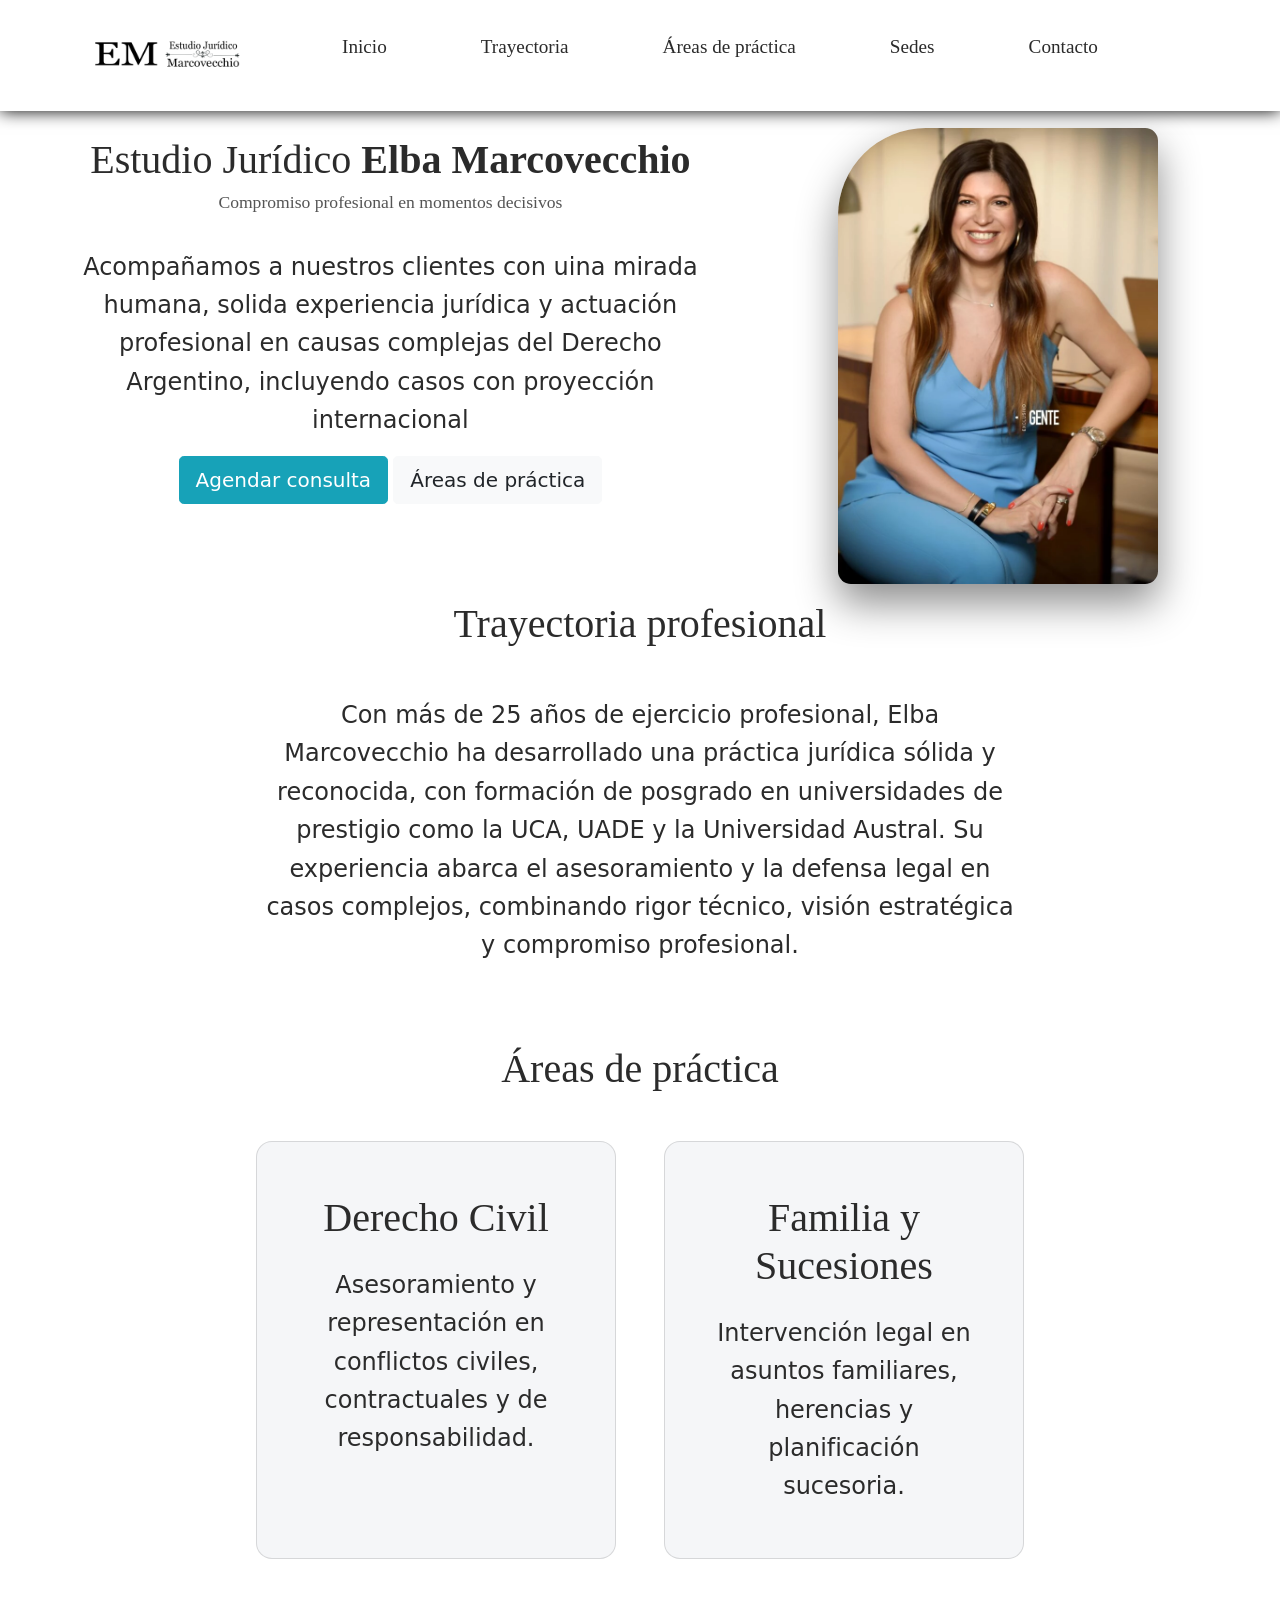
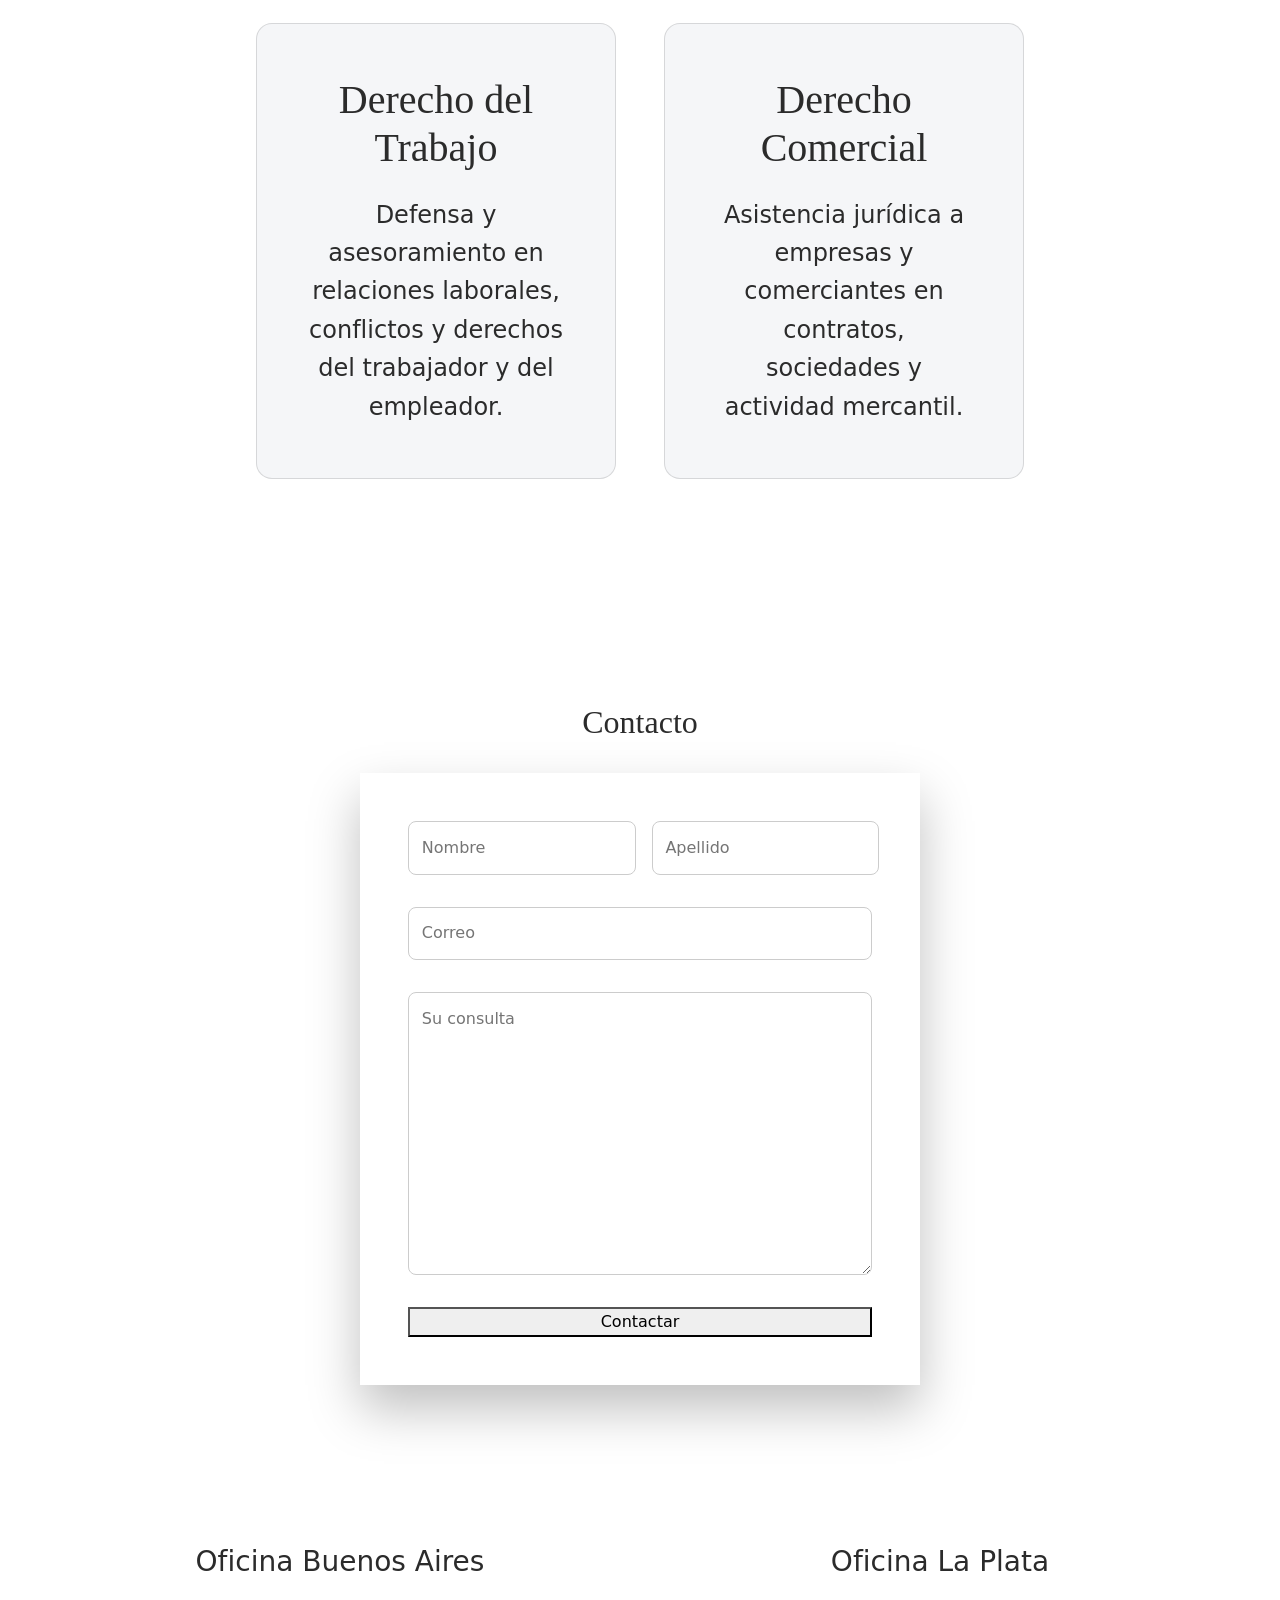
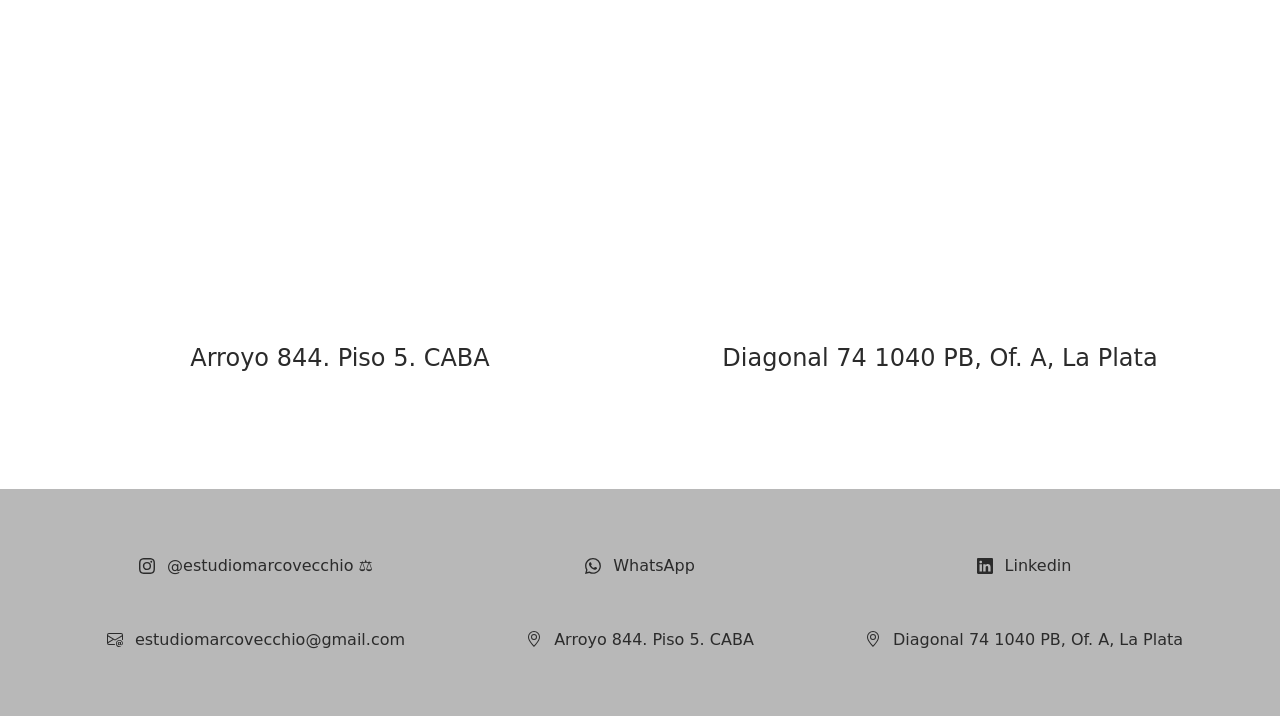
==== index.html @ 3350252a "contenido exportado pre repo" ====
<!DOCTYPE html>
<html lang="es">
<head>
  <meta charset="UTF-8" />
  <meta name="viewport" content="width=device-width, initial-scale=1.0" />
  <title>Estudio Marcovecchio</title>

<link rel="stylesheet" href="https://cdn.jsdelivr.net/npm/bootstrap@4.1.3/dist/css/bootstrap.min.css" integrity="sha384-MCw98/SFnGE8fJT3GXwEOngsV7Zt27NXFoaoApmYm81iuXoPkFOJwJ8ERdknLPMO" crossorigin="anonymous">

  <link rel="stylesheet" href="css/styles.css" />
</head>

<body>

  <!-- ENCABEZADO -->
  <header class="encabezado-sitio">
    <div class="encabezado-contenedor">

      <div class="marca-logo">

        <img src="media/img/Logo1.png" alt="logo Elba" />

      </div>


    <button class="nav-toggle" aria-label="Abrir menú">
      <svg xmlns="http://www.w3.org/2000/svg" width="16" height="16" fill="currentColor" class="bi bi-list" viewBox="0 0 16 16">
  <path fill-rule="evenodd" d="M2.5 12a.5.5 0 0 1 .5-.5h10a.5.5 0 0 1 0 1H3a.5.5 0 0 1-.5-.5m0-4a.5.5 0 0 1 .5-.5h10a.5.5 0 0 1 0 1H3a.5.5 0 0 1-.5-.5m0-4a.5.5 0 0 1 .5-.5h10a.5.5 0 0 1 0 1H3a.5.5 0 0 1-.5-.5"/>
</svg>
    </button>


      <nav class="nav-principal">
        <ul class="lista-nav">
          <li><a href="#inicio">Inicio</a></li>
          <li><a href="#trayectoria">Trayectoria</a></li>
          <li><a href="#practicas">Áreas de práctica</a></li>
          <li><a href="#sedes">Sedes</a></li>
          <li><a href="#contacto">Contacto</a></li>
        </ul>
      </nav>
    </div>
  </header>
  


  <main>


    <!--Bio-->

    <section class="bloque-texto animar-scroll bloque-bio" id="inicio">

    <div class="bio-contenedor">

      <div class="bio-texto">
        <div class="titular">
          <p class="titulo-principal">Estudio Jurídico  <strong>Elba Marcovecchio</strong> </p>
        </div>
        <span>Compromiso profesional en momentos decisivos</span>

        <p>
          Acompañamos a nuestros clientes con uina mirada humana, solida experiencia jurídica y actuación profesional
          en causas complejas del Derecho Argentino, incluyendo casos con proyección internacional
        </p>


        <a href="#contacto" class="btn btn-info btn-lg"> Agendar consulta</a>
        <a href="#practicas" class="btn btn-light btn-lg"> Áreas de práctica</a>



      </div>

      <div class="bio-imagen">
        <img src="media/img/Elba2.webp" alt="Elba Marcovecchio">
      </div>


    </div>

    </section>


    <!--Trayectoria-->

    <section class="bloque-texto animar-scroll" id="trayectoria">

      <div class="titular">
      <h1>Trayectoria profesional</h1>
      </div>

      <p>
        Con más de 25 años de ejercicio profesional, Elba Marcovecchio ha desarrollado
        una práctica jurídica sólida y reconocida, con formación de posgrado en universidades de prestigio como la UCA,
        UADE y la Universidad Austral. Su experiencia abarca el asesoramiento y la defensa legal en casos complejos,
        combinando rigor técnico, visión estratégica y compromiso profesional.
      </p>
    </section>



    <!--Areas Práctica-->
<section class="bloque-texto animar-scroll" id="practicas">

  <h1>Áreas de práctica</h1>

  <div class="areas-contenedor">

    <article class="card">
      <div class="card-body">
        <h1 class="card-title">Derecho Civil</h1>
        <p class="card-text">
          Asesoramiento y representación en conflictos civiles, contractuales y de responsabilidad.
        </p>
      </div>
    </article>

    <article class="card">
      <div class="card-body">
        <h1 class="card-title">Familia y Sucesiones</h1>
        <p class="card-text">
          Intervención legal en asuntos familiares, herencias y planificación sucesoria.
        </p>
      </div>
    </article>

    <article class="card">
      <div class="card-body">
        <h1 class="card-title">Derecho del Trabajo</h1>
        <p class="card-text">
          Defensa y asesoramiento en relaciones laborales, conflictos y derechos del trabajador y del empleador.
        </p>
      </div>
    </article>

    <article class="card">
      <div class="card-body">
        <h1 class="card-title">Derecho Comercial</h1>
        <p class="card-text">
          Asistencia jurídica a empresas y comerciantes en contratos, sociedades y actividad mercantil.
        </p>
      </div>
    </article>

  </div>
</section>



    <section class="contenedor-centro" id="contacto">

        <h2 class="titulo-formulario">Contacto</h2>

      <div class="contenedor-forms">
         <form
            action="https://formspree.io/f/xgvpolge"
            method="POST"
            class="forms"
            id="myForm">
                <div class="fila-doble">
                    <label>
                    <input type="text" name="name" placeholder="Nombre" required>
                    </label>

                    <label>
                    <input type="text" name="apellido" placeholder="Apellido" required>
                    </label>
                </div>

                <label class="campo-ancho">
                    <input
                    type="email"
                    name="email"
                    placeholder="Correo"
                    required
                    pattern="[a-z0-9._%+-]+@[a-z0-9.-]+\.[a-z]{2,}$"
                    title="Ingresa un correo válido">
                </label>

                <!-- Mensaje -->
                <label class="campo-ancho">
                    <textarea name="mensaje" rows="10" placeholder="Su consulta" required></textarea>
                </label>

                <button type="submit" >Contactar</button>
            </form>
        </div>
    </section>








    <section class="contenedor-mapas" id="sedes">


      <!-- Iframes ubicación-->

        <div class="seccion-mapas">
          <h3>Oficina Buenos Aires</h3>

          <div class="mapa-contenedor">
            <iframe src="https://www.google.com/maps/embed?pb=!1m18!1m12!1m3!1d3284.4805594510135!2d-58.379100900000005!3d-34.5920078!2m3!1f0!2f0!3f0!3m2!1i1024!2i768!4f13.1!3m3!1m2!1s0x95bccab6cc93ffff%3A0x1d2033dccee79d88!2sArroyo%20844%20Piso%205%2C%20C1011%20Cdad.%20Aut%C3%B3noma%20de%20Buenos%20Aires!5e0!3m2!1ses!2sar!4v1769741384436!5m2!1ses!2sar" width="600" height="450" style="border:0;" allowfullscreen="" loading="lazy" referrerpolicy="no-referrer-when-downgrade"></iframe>   
          </div>

          <p>Arroyo 844. Piso 5. CABA</p>

        </div>

        <div class="seccion-mapas">
          <h3>Oficina La Plata</h3>

          <div class="mapa-contenedor">
            <iframe src="https://www.google.com/maps/embed?pb=!1m18!1m12!1m3!1d3271.9470305341156!2d-57.95770442519456!3d-34.90777877361829!2m3!1f0!2f0!3f0!3m2!1i1024!2i768!4f13.1!3m3!1m2!1s0x95a2e64970d5a271%3A0x216a01381fc1d5d!2sDNO%2C%20Diag.%2074%201040%2C%20B1902%20La%20Plata%2C%20Provincia%20de%20Buenos%20Aires!5e0!3m2!1ses!2sar!4v1769741443963!5m2!1ses!2sar" width="600" height="450" style="border:0;" allowfullscreen="" loading="lazy" referrerpolicy="no-referrer-when-downgrade"></iframe>
          </div>

          <p>Diagonal 74 1040 PB, Of. A, La Plata</p>
        </div>


    </section>



  </main>



  <!-- PIE DE PÁGINA -->
<footer>

  <div class="footer-contenedor">


    <div class="item-icono-texto">
      <svg xmlns="http://www.w3.org/2000/svg" width="16" height="16" fill="currentColor" class="bi bi-instagram" viewBox="0 0 16 16">
  <path d="M8 0C5.829 0 5.556.01 4.703.048 3.85.088 3.269.222 2.76.42a3.9 3.9 0 0 0-1.417.923A3.9 3.9 0 0 0 .42 2.76C.222 3.268.087 3.85.048 4.7.01 5.555 0 5.827 0 8.001c0 2.172.01 2.444.048 3.297.04.852.174 1.433.372 1.942.205.526.478.972.923 1.417.444.445.89.719 1.416.923.51.198 1.09.333 1.942.372C5.555 15.99 5.827 16 8 16s2.444-.01 3.298-.048c.851-.04 1.434-.174 1.943-.372a3.9 3.9 0 0 0 1.416-.923c.445-.445.718-.891.923-1.417.197-.509.332-1.09.372-1.942C15.99 10.445 16 10.173 16 8s-.01-2.445-.048-3.299c-.04-.851-.175-1.433-.372-1.941a3.9 3.9 0 0 0-.923-1.417A3.9 3.9 0 0 0 13.24.42c-.51-.198-1.092-.333-1.943-.372C10.443.01 10.172 0 7.998 0zm-.717 1.442h.718c2.136 0 2.389.007 3.232.046.78.035 1.204.166 1.486.275.373.145.64.319.92.599s.453.546.598.92c.11.281.24.705.275 1.485.039.843.047 1.096.047 3.231s-.008 2.389-.047 3.232c-.035.78-.166 1.203-.275 1.485a2.5 2.5 0 0 1-.599.919c-.28.28-.546.453-.92.598-.28.11-.704.24-1.485.276-.843.038-1.096.047-3.232.047s-2.39-.009-3.233-.047c-.78-.036-1.203-.166-1.485-.276a2.5 2.5 0 0 1-.92-.598 2.5 2.5 0 0 1-.6-.92c-.109-.281-.24-.705-.275-1.485-.038-.843-.046-1.096-.046-3.233s.008-2.388.046-3.231c.036-.78.166-1.204.276-1.486.145-.373.319-.64.599-.92s.546-.453.92-.598c.282-.11.705-.24 1.485-.276.738-.034 1.024-.044 2.515-.045zm4.988 1.328a.96.96 0 1 0 0 1.92.96.96 0 0 0 0-1.92m-4.27 1.122a4.109 4.109 0 1 0 0 8.217 4.109 4.109 0 0 0 0-8.217m0 1.441a2.667 2.667 0 1 1 0 5.334 2.667 2.667 0 0 1 0-5.334"/>
</svg>
      <a href="https://www.instagram.com/estudiomarcovecchio/">@estudiomarcovecchio ⚖️</a>
    </div>

    <div class="item-icono-texto">
      <svg xmlns="http://www.w3.org/2000/svg" width="16" height="16" fill="currentColor" class="bi bi-whatsapp" viewBox="0 0 16 16">
  <path d="M13.601 2.326A7.85 7.85 0 0 0 7.994 0C3.627 0 .068 3.558.064 7.926c0 1.399.366 2.76 1.057 3.965L0 16l4.204-1.102a7.9 7.9 0 0 0 3.79.965h.004c4.368 0 7.926-3.558 7.93-7.93A7.9 7.9 0 0 0 13.6 2.326zM7.994 14.521a6.6 6.6 0 0 1-3.356-.92l-.24-.144-2.494.654.666-2.433-.156-.251a6.56 6.56 0 0 1-1.007-3.505c0-3.626 2.957-6.584 6.591-6.584a6.56 6.56 0 0 1 4.66 1.931 6.56 6.56 0 0 1 1.928 4.66c-.004 3.639-2.961 6.592-6.592 6.592m3.615-4.934c-.197-.099-1.17-.578-1.353-.646-.182-.065-.315-.099-.445.099-.133.197-.513.646-.627.775-.114.133-.232.148-.43.05-.197-.1-.836-.308-1.592-.985-.59-.525-.985-1.175-1.103-1.372-.114-.198-.011-.304.088-.403.087-.088.197-.232.296-.346.1-.114.133-.198.198-.33.065-.134.034-.248-.015-.347-.05-.099-.445-1.076-.612-1.47-.16-.389-.323-.335-.445-.34-.114-.007-.247-.007-.38-.007a.73.73 0 0 0-.529.247c-.182.198-.691.677-.691 1.654s.71 1.916.81 2.049c.098.133 1.394 2.132 3.383 2.992.47.205.84.326 1.129.418.475.152.904.129 1.246.08.38-.058 1.171-.48 1.338-.943.164-.464.164-.86.114-.943-.049-.084-.182-.133-.38-.232"/>
</svg>
      <a href="https://api.whatsapp.com/send/?phone=%2B5491173672942&text&type=phone_number&app_absent=0&utm_source=ig">WhatsApp</a>
    </div>

    <div class="item-icono-texto">
      <svg xmlns="http://www.w3.org/2000/svg" width="16" height="16" fill="currentColor" class="bi bi-linkedin" viewBox="0 0 16 16">
  <path d="M0 1.146C0 .513.526 0 1.175 0h13.65C15.474 0 16 .513 16 1.146v13.708c0 .633-.526 1.146-1.175 1.146H1.175C.526 16 0 15.487 0 14.854zm4.943 12.248V6.169H2.542v7.225zm-1.2-8.212c.837 0 1.358-.554 1.358-1.248-.015-.709-.52-1.248-1.342-1.248S2.4 3.226 2.4 3.934c0 .694.521 1.248 1.327 1.248zm4.908 8.212V9.359c0-.216.016-.432.08-.586.173-.431.568-.878 1.232-.878.869 0 1.216.662 1.216 1.634v3.865h2.401V9.25c0-2.22-1.184-3.252-2.764-3.252-1.274 0-1.845.7-2.165 1.193v.025h-.016l.016-.025V6.169h-2.4c.03.678 0 7.225 0 7.225z"/>
</svg>
      <a href="#">Linkedin</a>
    </div>
    
    <div class="item-icono-texto">
      <svg xmlns="http://www.w3.org/2000/svg" width="16" height="16" fill="currentColor" class="bi bi-envelope-at" viewBox="0 0 16 16">
  <path d="M2 2a2 2 0 0 0-2 2v8.01A2 2 0 0 0 2 14h5.5a.5.5 0 0 0 0-1H2a1 1 0 0 1-.966-.741l5.64-3.471L8 9.583l7-4.2V8.5a.5.5 0 0 0 1 0V4a2 2 0 0 0-2-2zm3.708 6.208L1 11.105V5.383zM1 4.217V4a1 1 0 0 1 1-1h12a1 1 0 0 1 1 1v.217l-7 4.2z"/>
  <path d="M14.247 14.269c1.01 0 1.587-.857 1.587-2.025v-.21C15.834 10.43 14.64 9 12.52 9h-.035C10.42 9 9 10.36 9 12.432v.214C9 14.82 10.438 16 12.358 16h.044c.594 0 1.018-.074 1.237-.175v-.73c-.245.11-.673.18-1.18.18h-.044c-1.334 0-2.571-.788-2.571-2.655v-.157c0-1.657 1.058-2.724 2.64-2.724h.04c1.535 0 2.484 1.05 2.484 2.326v.118c0 .975-.324 1.39-.639 1.39-.232 0-.41-.148-.41-.42v-2.19h-.906v.569h-.03c-.084-.298-.368-.63-.954-.63-.778 0-1.259.555-1.259 1.4v.528c0 .892.49 1.434 1.26 1.434.471 0 .896-.227 1.014-.643h.043c.118.42.617.648 1.12.648m-2.453-1.588v-.227c0-.546.227-.791.573-.791.297 0 .572.192.572.708v.367c0 .573-.253.744-.564.744-.354 0-.581-.215-.581-.8Z"/>
</svg>
      <a href="mailto:estudiomarcovecchio@gmail.com">estudiomarcovecchio@gmail.com</a>
      </div>

      <div class="item-icono-texto">
        <svg xmlns="http://www.w3.org/2000/svg" width="16" height="16" fill="currentColor" class="bi bi-geo-alt" viewBox="0 0 16 16">
  <path d="M12.166 8.94c-.524 1.062-1.234 2.12-1.96 3.07A32 32 0 0 1 8 14.58a32 32 0 0 1-2.206-2.57c-.726-.95-1.436-2.008-1.96-3.07C3.304 7.867 3 6.862 3 6a5 5 0 0 1 10 0c0 .862-.305 1.867-.834 2.94M8 16s6-5.686 6-10A6 6 0 0 0 2 6c0 4.314 6 10 6 10"/>
  <path d="M8 8a2 2 0 1 1 0-4 2 2 0 0 1 0 4m0 1a3 3 0 1 0 0-6 3 3 0 0 0 0 6"/>
</svg>

        <a href="#">Arroyo 844. Piso 5. CABA</a>
      </div>
      
       <div class="item-icono-texto">
        <svg xmlns="http://www.w3.org/2000/svg" width="16" height="16" fill="currentColor" class="bi bi-geo-alt" viewBox="0 0 16 16">
  <path d="M12.166 8.94c-.524 1.062-1.234 2.12-1.96 3.07A32 32 0 0 1 8 14.58a32 32 0 0 1-2.206-2.57c-.726-.95-1.436-2.008-1.96-3.07C3.304 7.867 3 6.862 3 6a5 5 0 0 1 10 0c0 .862-.305 1.867-.834 2.94M8 16s6-5.686 6-10A6 6 0 0 0 2 6c0 4.314 6 10 6 10"/>
  <path d="M8 8a2 2 0 1 1 0-4 2 2 0 0 1 0 4m0 1a3 3 0 1 0 0-6 3 3 0 0 0 0 6"/>
</svg>
        <a href="#">Diagonal 74 1040 PB, Of. A, La Plata</a>

    </div>

  </div>
</footer>


  <script src="js/main.js"></script>
</body>
</html>
---- css/styles.css ----
/*
   Variables html
*/

:root {
  --color-primary: #1f2a44;
  --color-secondary: #f5f5f5;
  --color-text: #2b2b2b;
  --color-muted: #6b6b6b;

  --font-title: serif;
  --font-body: system-ui, sans-serif;

  --max-width: 72rem;
  
}


/* 
totalidad pagina
*/

*,
*::before,
*::after {
  box-sizing: border-box;
  margin: 0;
  padding: 0;
}

body {
  font-family: var(--font-body);
  color: var(--color-text);
  line-height: 1.6;
  overflow-x: hidden;
  width: 100%;
  
}

html{
  scroll-behavior: smooth;
  scroll-padding-top: 8rem;
}

main{
  padding-top:11rem;
}

section {
  scroll-margin-top: 8rem;
}


h1{
  font-family: var(--font-title);
}

.titulo-principal{
  font-family: var(--font-title);
  font-size: 2.5rem;
  line-height: 1.6;
}

p{
  font-family: var(--font--body);
}

main{
  padding-top: 7rem;
}
/* 
ENCABEZADO
*/

.encabezado-sitio {
  position: fixed;
  top: 0;
  width: 100%;
  padding-top: 2rem;
  padding-bottom: 2rem;
  z-index: 10;
  background-color:#ffffff;
  box-shadow: 0 0 1rem rgba(0, 0, 0, 1);
}

.encabezado-contenedor {
  max-width: var(--max-width);
  margin: auto;
  padding: 0 1.5rem;
  display: flex;
  align-items: center;
  justify-content: space-between;
}


.marca-logo img {
  height: 2.5rem;
  width: auto;
  display: block;
}

.marca-nombre {
  font-family: var(--font-title);
  font-size: 1.5rem;
  font-weight: 600;
  color: var(--color-primary);
}

.marca-rol {
  font-size: 0.9rem;
  color: var(--color-muted);
}

/* nav */
.nav-principal{
  flex:1;
  display:flex;
  justify-content: center;
}

.nav-principal .lista-nav {
  list-style: none;
  display: flex;
  justify-content: space-evenly;
  width: 100%;
}

.nav-principal a {
  position: relative;
  text-decoration: none;
  font-size: 1.2rem;
  color: var(--color-text);
  font-family: var(--font-title);
}

/* linea navegador estudiar después */
.nav-principal a::after {
  content: "";
  position: absolute;
  left: 0;
  bottom: -0.4rem;
  width: 100%;
  height: 0.15rem;
  background-color: var(--color-primary);
  opacity: 0;
  transform: scaleX(0);
  transition: transform 0.25s ease, opacity 0.25s ease;
}

.nav-principal a:hover::after,
.nav-principal a:focus::after {
  opacity: 1;
  transform: scaleX(1);
}

/* linea navegador estudiar después */



/* 
toggle base
*/

.nav-toggle {
  display: none;
  background: none;
  border: none;
  font-size: 2rem;
  cursor: pointer;
}

p{
  font-size: 1.5rem;
}


/* 
bio
*/

.bloque-texto {
  text-align: center;
  margin: 5rem auto 0 auto;
  max-width: 60%;
}

.bloque-bio{
  margin-top: 0;
  max-width: 90%;
}

.bio-texto .titular {
  margin-bottom: 0.5rem;
}

.titular{
  margin-top: -4rem;
  margin-bottom: 3rem;
  max-width: auto;
}

.titular h1{
  margin: 0;
}

.destacado{
  color: #62a6b1;
}


.bio-contenedor {
  display: flex;
  align-items: center;
  justify-content: space-between;
  gap: 4rem;
}

.bio-texto {
  flex: 1.2;
}

.bio-texto span {
  display: block;
  margin-top: -1.3rem;
  margin-bottom: 2rem;
  font-size: 1.1rem;
  font-family: var(--font-title);
  opacity: 0.8;
}

.bio-imagen {
  margin-top: 1rem;
  width: 40%;
  flex: 0.8;
}

.bio-imagen img {
  max-width: 20rem;
  margin-left: auto;
  max-height: 28.5rem;
}


.bio-separador{
max-width: 100%;
width: 20rem;
height: auto;
opacity: 0.6;
}

.btn-principal{
  padding: 0.9rem 1.4rem;
  font-size: 1.05rem;
}

/* quito todos los efectos, revisar */
a.btn,
a.btn:hover,
a.btn:focus,
a.btn:active {
  text-decoration: none;
  text-shadow: none;
  box-shadow: none;
  filter: none;
}

.bio-imagen img {
  width: 100%;
  height: auto;
  border-radius: 5.5rem 0.8rem 0.8rem 0.8rem;
  box-shadow: 0 1.2rem 2.5rem rgba(0, 0, 0, 0.45);
}

.card {
  background-color: #f5f6f8;
  border-radius: 1rem;
  padding: 2rem;
}

.card-body {
  display: flex;
  flex-direction: column;
  gap: 0.75rem;
}

.areas-contenedor {
  display: grid;
  grid-template-columns: repeat(2, 1fr);
  gap: 3rem;
  margin-top: 3rem;
  row-gap: 4rem;
  column-gap: 3rem;
}


/* animación */

.animar-scroll {
  opacity: 0;
  transform: translateY(2rem);
  transition: opacity 0.6s ease, transform 0.6s ease;
}

.animar-scroll.activo {
  opacity: 1;
  transform: translateY(0);
}


/*
Iframes
*/ 

.contenedor-mapas {
  width: 90%;
  margin: 6rem auto;

  display: flex;
  justify-content: space-between;
  gap: 3rem;
}

.seccion-mapas {
  width: 48%;
  text-align: center;
  display: flex;
  flex-direction: column;
  gap: 1rem;
}

.mapa-contenedor {
  width: 100%;
  height: 20rem;
}

.mapa-contenedor iframe {
  width: 100%;
  height: 100%;
  border: 0;
}


/*
Forms
*/

.titulo-formulario {
  font-family: var(--font-title);
  font-size: 2rem;
  margin-top: 0;
  margin-bottom: 2rem;
  text-align: center;
}


.contenedor-centro {
  margin-top: 10rem;
  display: flex;
  flex-direction: column;
  align-items: center;
  padding: 4rem 1rem;
}


.contenedor-forms {
  background-color: #fff;
  padding: 3rem;
  box-shadow: 0 1.5rem 3rem rgba(0, 0, 0, 0.25);
  width: 100%;
  max-width: 35rem;
  display: flex;
  flex-direction: column;
  align-items: center;
}


.forms {
  width: 100%;
  margin: 0 auto;
  display: flex;
  flex-direction: column;
  gap: 1.5rem;
}

.fila-doble {
  display: flex;
  gap: 1rem;
}

.fila-doble label {
  flex: 1;
  display: flex;
  flex-direction: column;
}

.campo-ancho {
  display: flex;
  flex-direction: column;
}

.forms input,
.forms textarea {
  padding: 0.8rem;
  font-size: 1rem;
  border-radius: 0.5rem;
  border: 1px solid #ccc;
}

.forms textarea {
  resize: vertical;
}


/* 
Footer
*/

footer{
  background-color: rgb(184, 184, 184);
}

.footer-contenedor {
  max-width: var(--max-width);
  margin: 0 auto;
  padding: 4rem 1.5rem;

  display: grid;
  grid-template-columns: repeat(auto-fit, minmax(20rem, 1fr));
  gap: 3rem;
  justify-items: center;
}

.item-icono-texto {
  display: flex;
  align-items: center;
  gap: 0.75rem;
}
.item-icono-texto a {
  display: flex;
  align-items: center;
  gap: 0.75rem;

  color: inherit;
  text-decoration: none;
  font-size: inherit;
  font-family: inherit;
}


@media (max-width: 48rem) {

  html{
    scroll-padding-top: 12rem;
  }

  .fila-doble {
    flex-direction: column;
  }

  .forms {
    max-width: 90%;
  }

  .nav-toggle {
      display: block;
    }



    .nav-principal {
      position: absolute;
      flex: none;  /* esto */
      top: 100%;
      left: 0;
      width: 100%; /*esto  */
      display: block;
    }


    .nav-principal .lista-nav {
      display: none;
      flex-direction: column;
      background-color: #fff;
      gap: 1.5rem;
      padding: 2rem 0;
      max-height: 0;
      overflow: hidden;
      transition: max-height 0.3s ease;
    }

    .nav-principal.activo .lista-nav {
      max-height: 25rem;
      display: flex;
    }

    .bio-contenedor{
      flex-direction: column;
      text-align: center;
      gap: 2rem;
    }

    .areas-contenedor{
    display: flex;
    flex-direction: column;
    align-items: center;
    width: 100%;
    gap: 2rem;
    }

    .bloque-texto{
      max-width: 100%;
      padding: 0 1rem;
    }

    section{
      scroll-margin-top: 10.5rem;
    }
    
    .card{
      width: 100%;
      max-width: 28rem;
    }

    

    .contenedor-mapas {
    flex-direction: column;
    width: 100%;
  }

  .bio-separador{
    width: 14rem;
  }

  .seccion-mapas {
    width: 100%;
  }
}
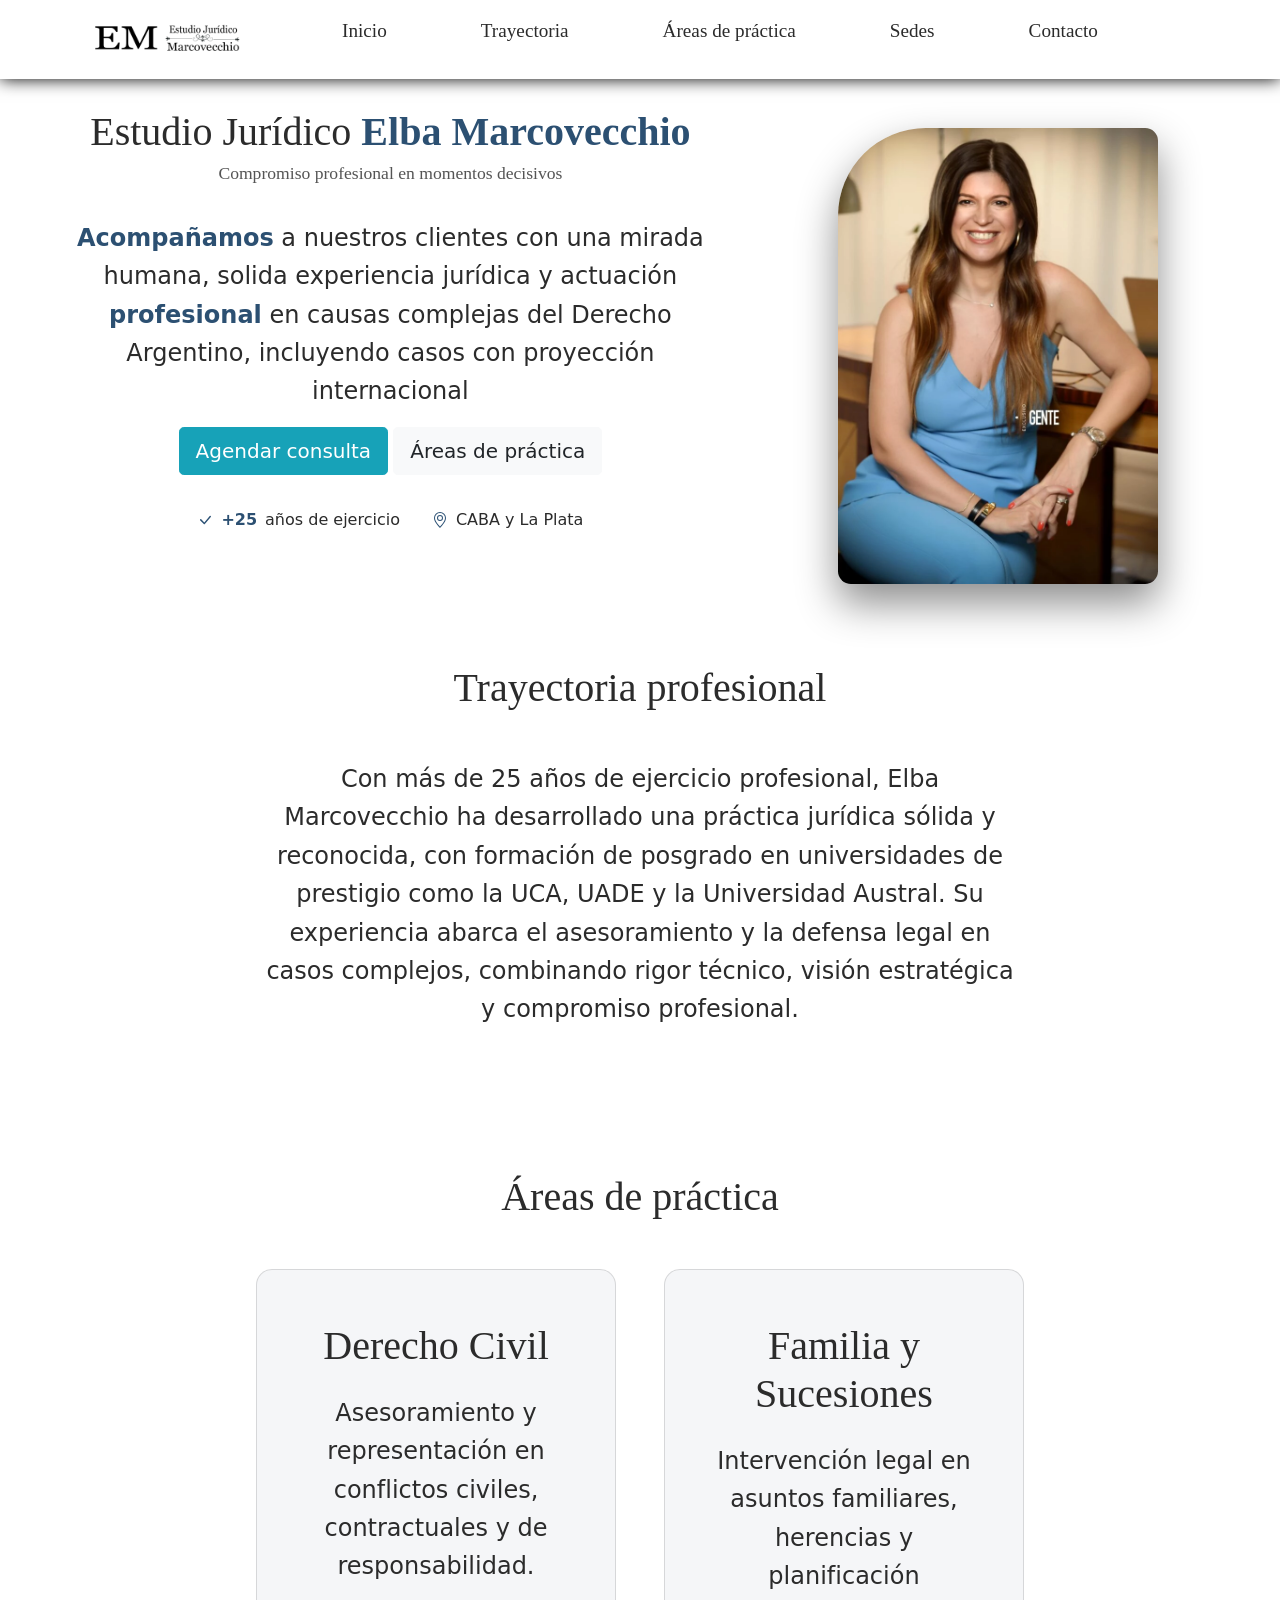
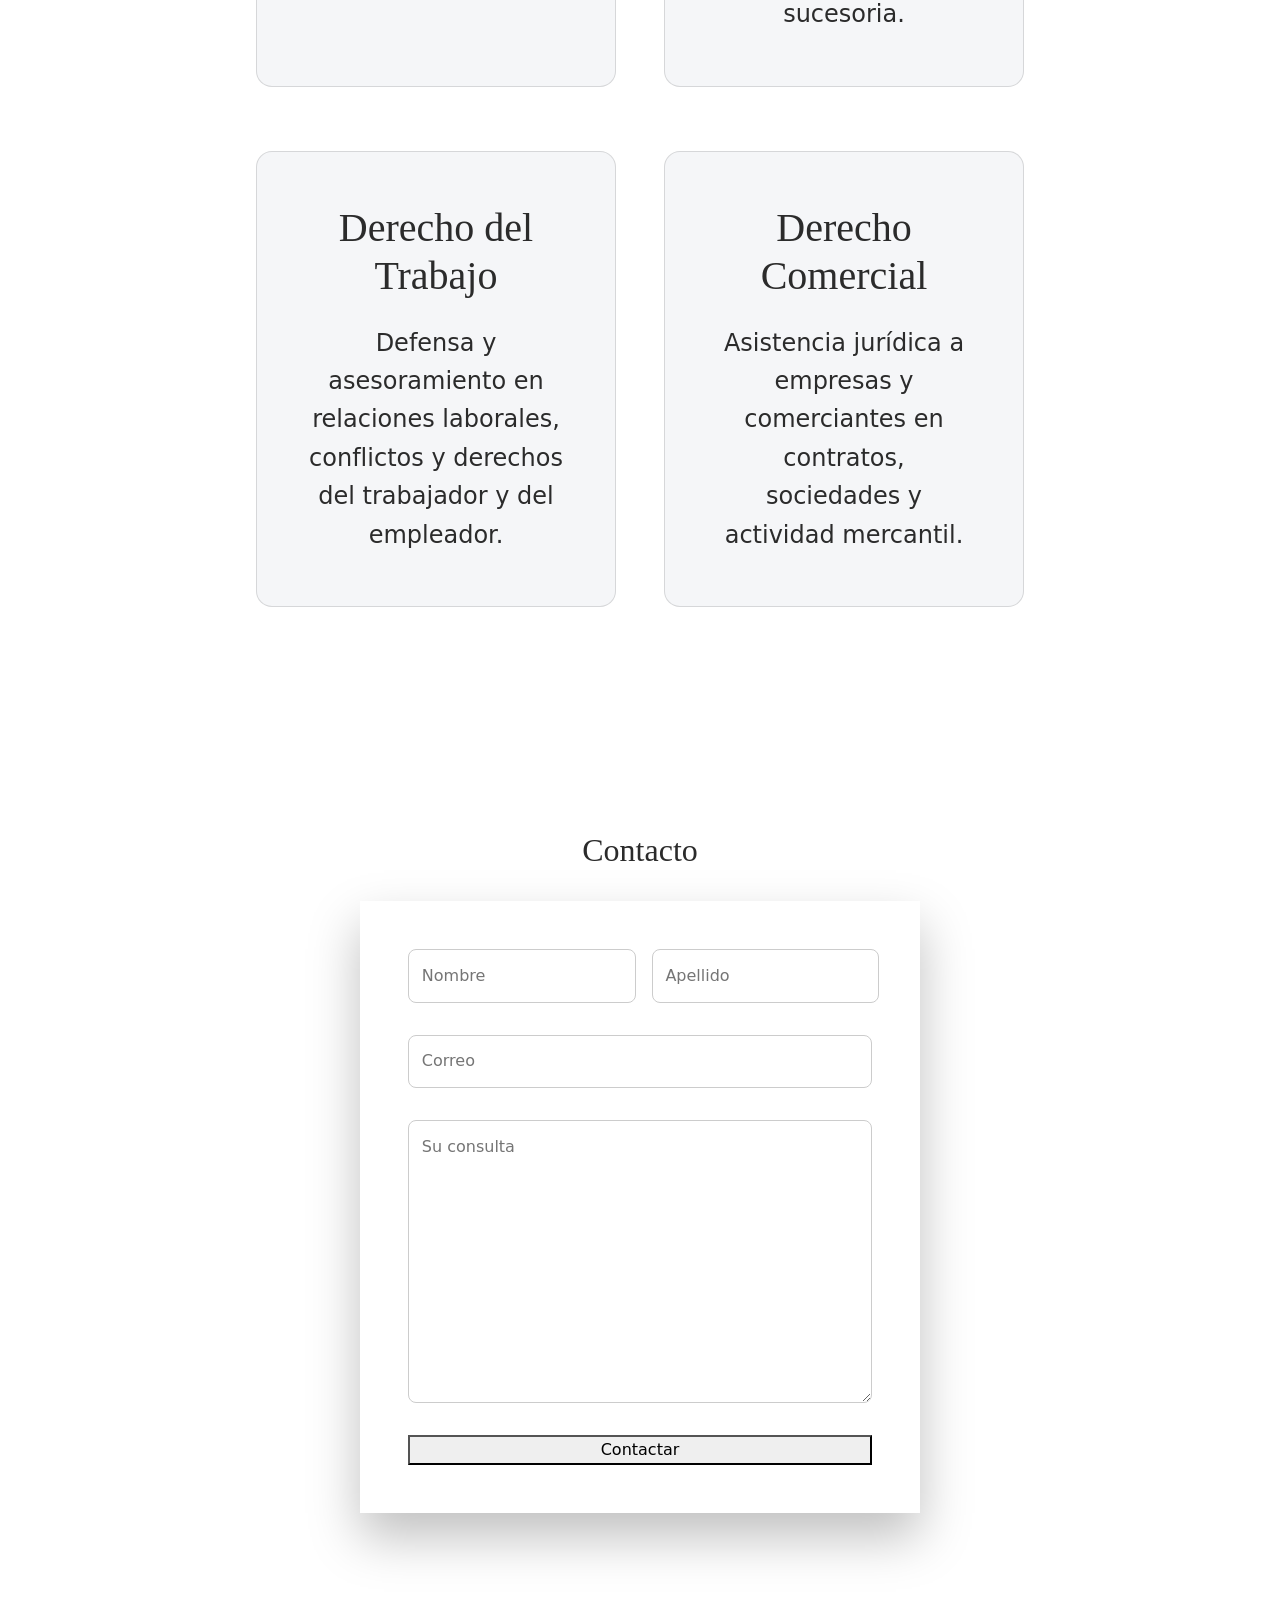
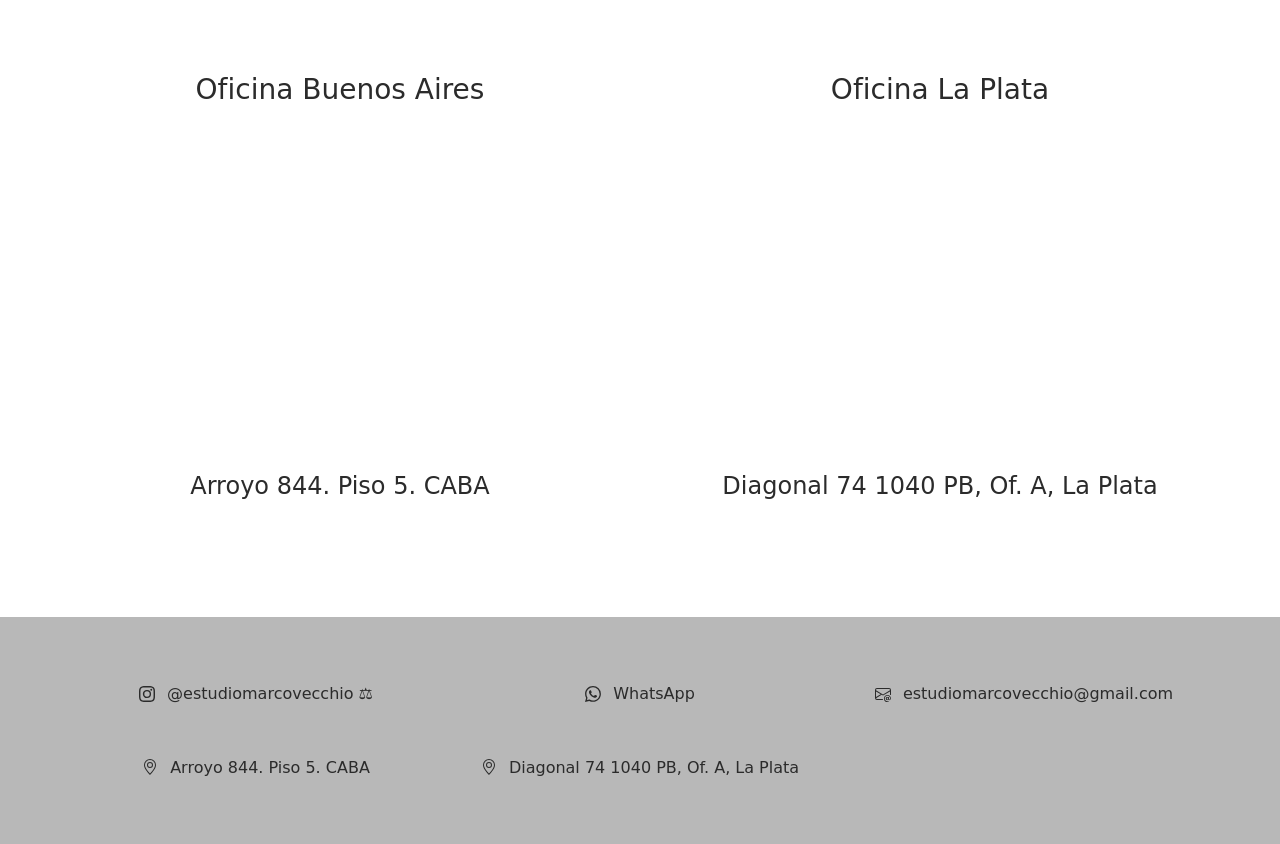
==== commit c81dfe75: "actualización inicio, arreglo nav" ====
--- a/index.html
+++ b/index.html
@@ -60,7 +60,7 @@
         <span>Compromiso profesional en momentos decisivos</span>
 
         <p>
-          Acompañamos a nuestros clientes con uina mirada humana, solida experiencia jurídica y actuación profesional
+          <strong>Acompañamos</strong> a nuestros clientes con una mirada humana, solida experiencia jurídica y actuación <strong>profesional</strong>
           en causas complejas del Derecho Argentino, incluyendo casos con proyección internacional
         </p>
 
@@ -68,7 +68,15 @@
         <a href="#contacto" class="btn btn-info btn-lg"> Agendar consulta</a>
         <a href="#practicas" class="btn btn-light btn-lg"> Áreas de práctica</a>
 
-
+        <div class="experiencia-info">
+          <p><svg xmlns="http://www.w3.org/2000/svg" width="16" height="16" fill="#2d5275" class="bi bi-check-lg" viewBox="0 0 16 16">
+  <path d="M12.736 3.97a.733.733 0 0 1 1.047 0c.286.289.29.756.01 1.05L7.88 12.01a.733.733 0 0 1-1.065.02L3.217 8.384a.757.757 0 0 1 0-1.06.733.733 0 0 1 1.047 0l3.052 3.093 5.4-6.425z"/>
+</svg> <strong>+25</strong> años de ejercicio</p>
+          <p><svg xmlns="http://www.w3.org/2000/svg" width="16" height="16" fill="#2d5275" class="bi bi-geo-alt" viewBox="0 0 16 16">
+  <path d="M12.166 8.94c-.524 1.062-1.234 2.12-1.96 3.07A32 32 0 0 1 8 14.58a32 32 0 0 1-2.206-2.57c-.726-.95-1.436-2.008-1.96-3.07C3.304 7.867 3 6.862 3 6a5 5 0 0 1 10 0c0 .862-.305 1.867-.834 2.94M8 16s6-5.686 6-10A6 6 0 0 0 2 6c0 4.314 6 10 6 10"/>
+  <path d="M8 8a2 2 0 1 1 0-4 2 2 0 0 1 0 4m0 1a3 3 0 1 0 0-6 3 3 0 0 0 0 6"/>
+</svg> CABA y La Plata</p>
+        </div>
 
       </div>
 
@@ -249,13 +257,6 @@
 </svg>
       <a href="https://api.whatsapp.com/send/?phone=%2B5491173672942&text&type=phone_number&app_absent=0&utm_source=ig">WhatsApp</a>
     </div>
-
-    <div class="item-icono-texto">
-      <svg xmlns="http://www.w3.org/2000/svg" width="16" height="16" fill="currentColor" class="bi bi-linkedin" viewBox="0 0 16 16">
-  <path d="M0 1.146C0 .513.526 0 1.175 0h13.65C15.474 0 16 .513 16 1.146v13.708c0 .633-.526 1.146-1.175 1.146H1.175C.526 16 0 15.487 0 14.854zm4.943 12.248V6.169H2.542v7.225zm-1.2-8.212c.837 0 1.358-.554 1.358-1.248-.015-.709-.52-1.248-1.342-1.248S2.4 3.226 2.4 3.934c0 .694.521 1.248 1.327 1.248zm4.908 8.212V9.359c0-.216.016-.432.08-.586.173-.431.568-.878 1.232-.878.869 0 1.216.662 1.216 1.634v3.865h2.401V9.25c0-2.22-1.184-3.252-2.764-3.252-1.274 0-1.845.7-2.165 1.193v.025h-.016l.016-.025V6.169h-2.4c.03.678 0 7.225 0 7.225z"/>
-</svg>
-      <a href="#">Linkedin</a>
-    </div>
     
     <div class="item-icono-texto">
       <svg xmlns="http://www.w3.org/2000/svg" width="16" height="16" fill="currentColor" class="bi bi-envelope-at" viewBox="0 0 16 16">
@@ -271,7 +272,7 @@
   <path d="M8 8a2 2 0 1 1 0-4 2 2 0 0 1 0 4m0 1a3 3 0 1 0 0-6 3 3 0 0 0 0 6"/>
 </svg>
 
-        <a href="#">Arroyo 844. Piso 5. CABA</a>
+        <a href="#sedes">Arroyo 844. Piso 5. CABA</a>
       </div>
       
        <div class="item-icono-texto">
@@ -279,7 +280,7 @@
   <path d="M12.166 8.94c-.524 1.062-1.234 2.12-1.96 3.07A32 32 0 0 1 8 14.58a32 32 0 0 1-2.206-2.57c-.726-.95-1.436-2.008-1.96-3.07C3.304 7.867 3 6.862 3 6a5 5 0 0 1 10 0c0 .862-.305 1.867-.834 2.94M8 16s6-5.686 6-10A6 6 0 0 0 2 6c0 4.314 6 10 6 10"/>
   <path d="M8 8a2 2 0 1 1 0-4 2 2 0 0 1 0 4m0 1a3 3 0 1 0 0-6 3 3 0 0 0 0 6"/>
 </svg>
-        <a href="#">Diagonal 74 1040 PB, Of. A, La Plata</a>
+        <a href="#sedes">Diagonal 74 1040 PB, Of. A, La Plata</a>
 
     </div>
 
--- a/css/styles.css
+++ b/css/styles.css
@@ -4,7 +4,7 @@
 
 :root {
   --color-primary: #1f2a44;
-  --color-secondary: #f5f5f5;
+  --color-secondary: #2c5072;
   --color-text: #2b2b2b;
   --color-muted: #6b6b6b;
 
@@ -65,6 +65,10 @@
   font-family: var(--font--body);
 }
 
+strong{
+  color: var(--color-secondary);
+}
+
 main{
   padding-top: 7rem;
 }
@@ -76,8 +80,8 @@
   position: fixed;
   top: 0;
   width: 100%;
-  padding-top: 2rem;
-  padding-bottom: 2rem;
+  padding-top: 1rem;
+  padding-bottom: 1rem;
   z-index: 10;
   background-color:#ffffff;
   box-shadow: 0 0 1rem rgba(0, 0, 0, 1);
@@ -123,6 +127,7 @@
   display: flex;
   justify-content: space-evenly;
   width: 100%;
+  align-items: center;
 }
 
 .nav-principal a {
@@ -180,7 +185,7 @@
 
 .bloque-texto {
   text-align: center;
-  margin: 5rem auto 0 auto;
+  margin: 9rem auto 0 auto;
   max-width: 60%;
 }
 
@@ -226,6 +231,21 @@
   font-size: 1.1rem;
   font-family: var(--font-title);
   opacity: 0.8;
+}
+
+.experiencia-info {
+  display: flex;
+  gap: 2rem;
+  justify-content: center;
+  margin-top: 2rem;
+}
+
+.experiencia-info p {
+  display: flex;
+  align-items: center;
+  gap: 0.5rem;
+  margin: 0;
+  font-size: 1rem;
 }
 
 .bio-imagen {
@@ -453,6 +473,10 @@
     scroll-padding-top: 12rem;
   }
 
+  main{
+    padding-top: 14rem;
+  }
+
   .fila-doble {
     flex-direction: column;
   }
@@ -465,6 +489,10 @@
       display: block;
     }
 
+    .titulo-principal{
+      font-size: 1.6rem;
+      line-height: 1;
+    }
 
 
     .nav-principal {
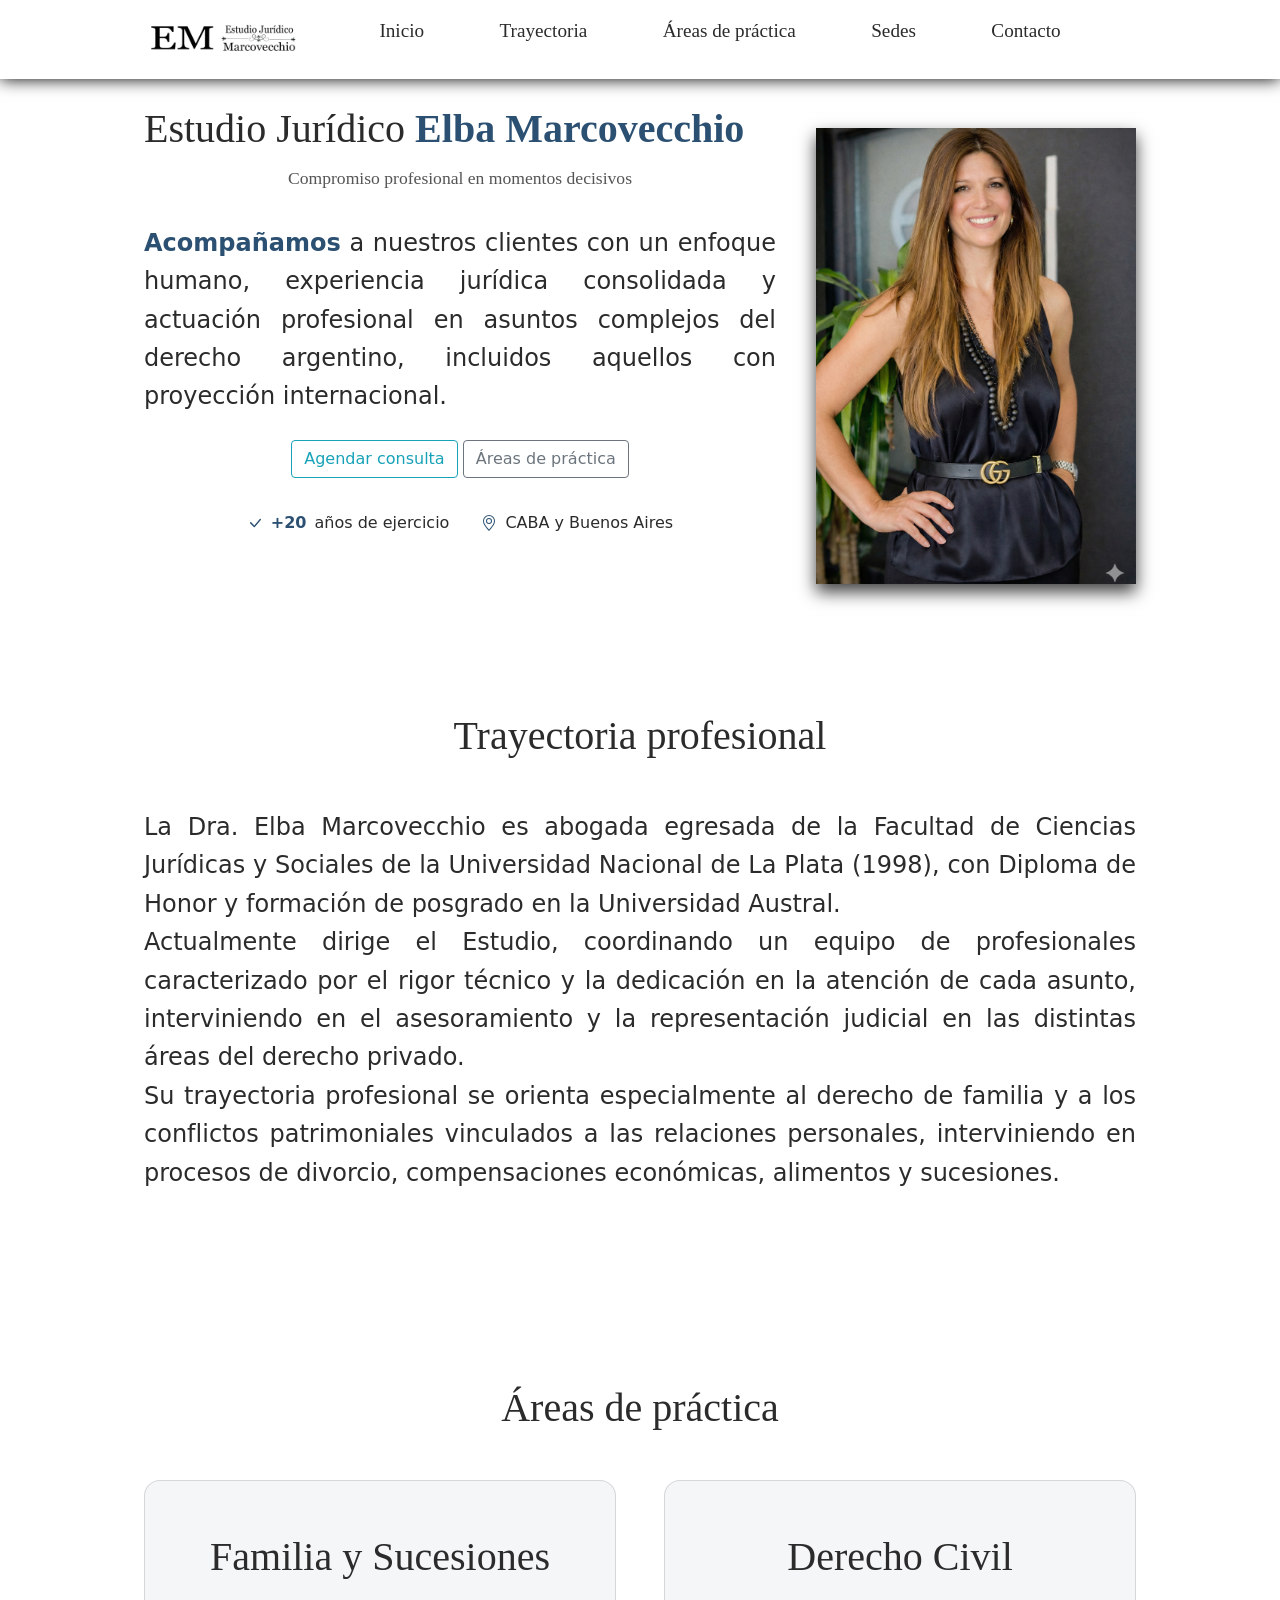
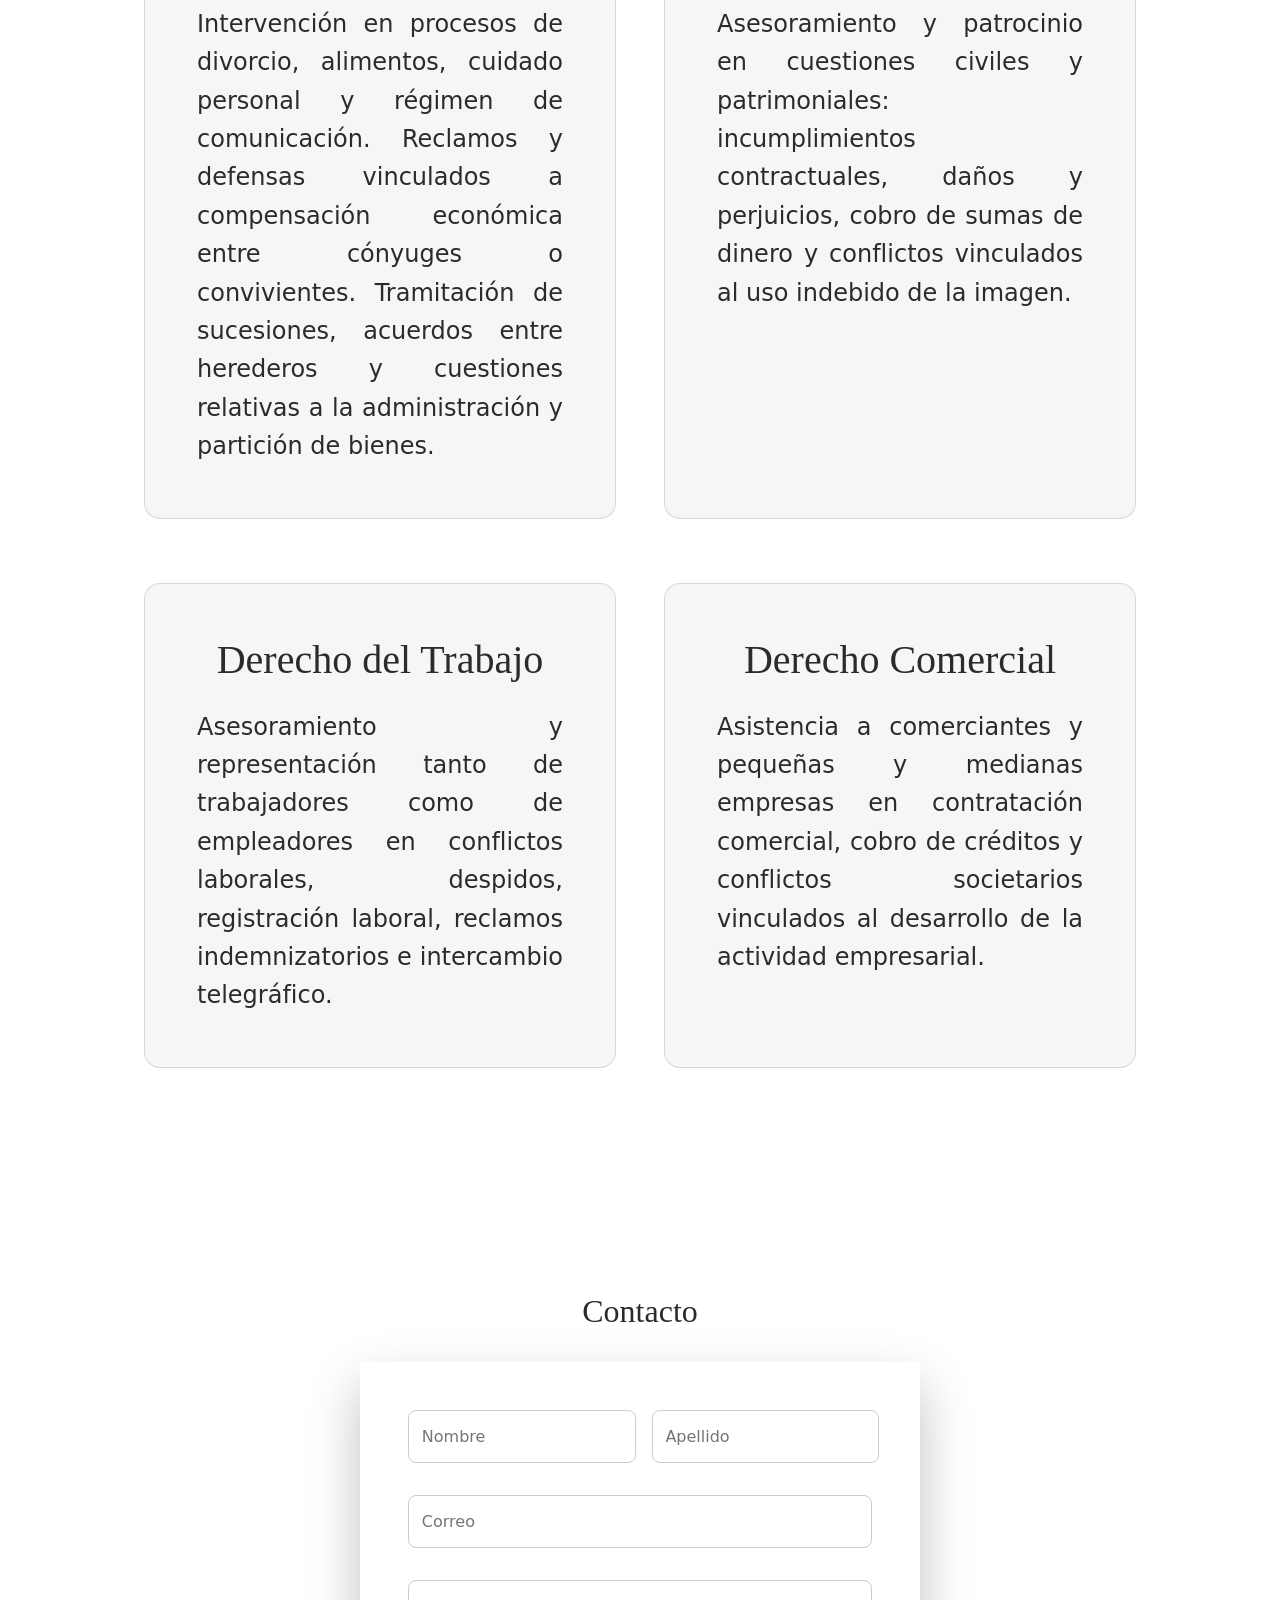
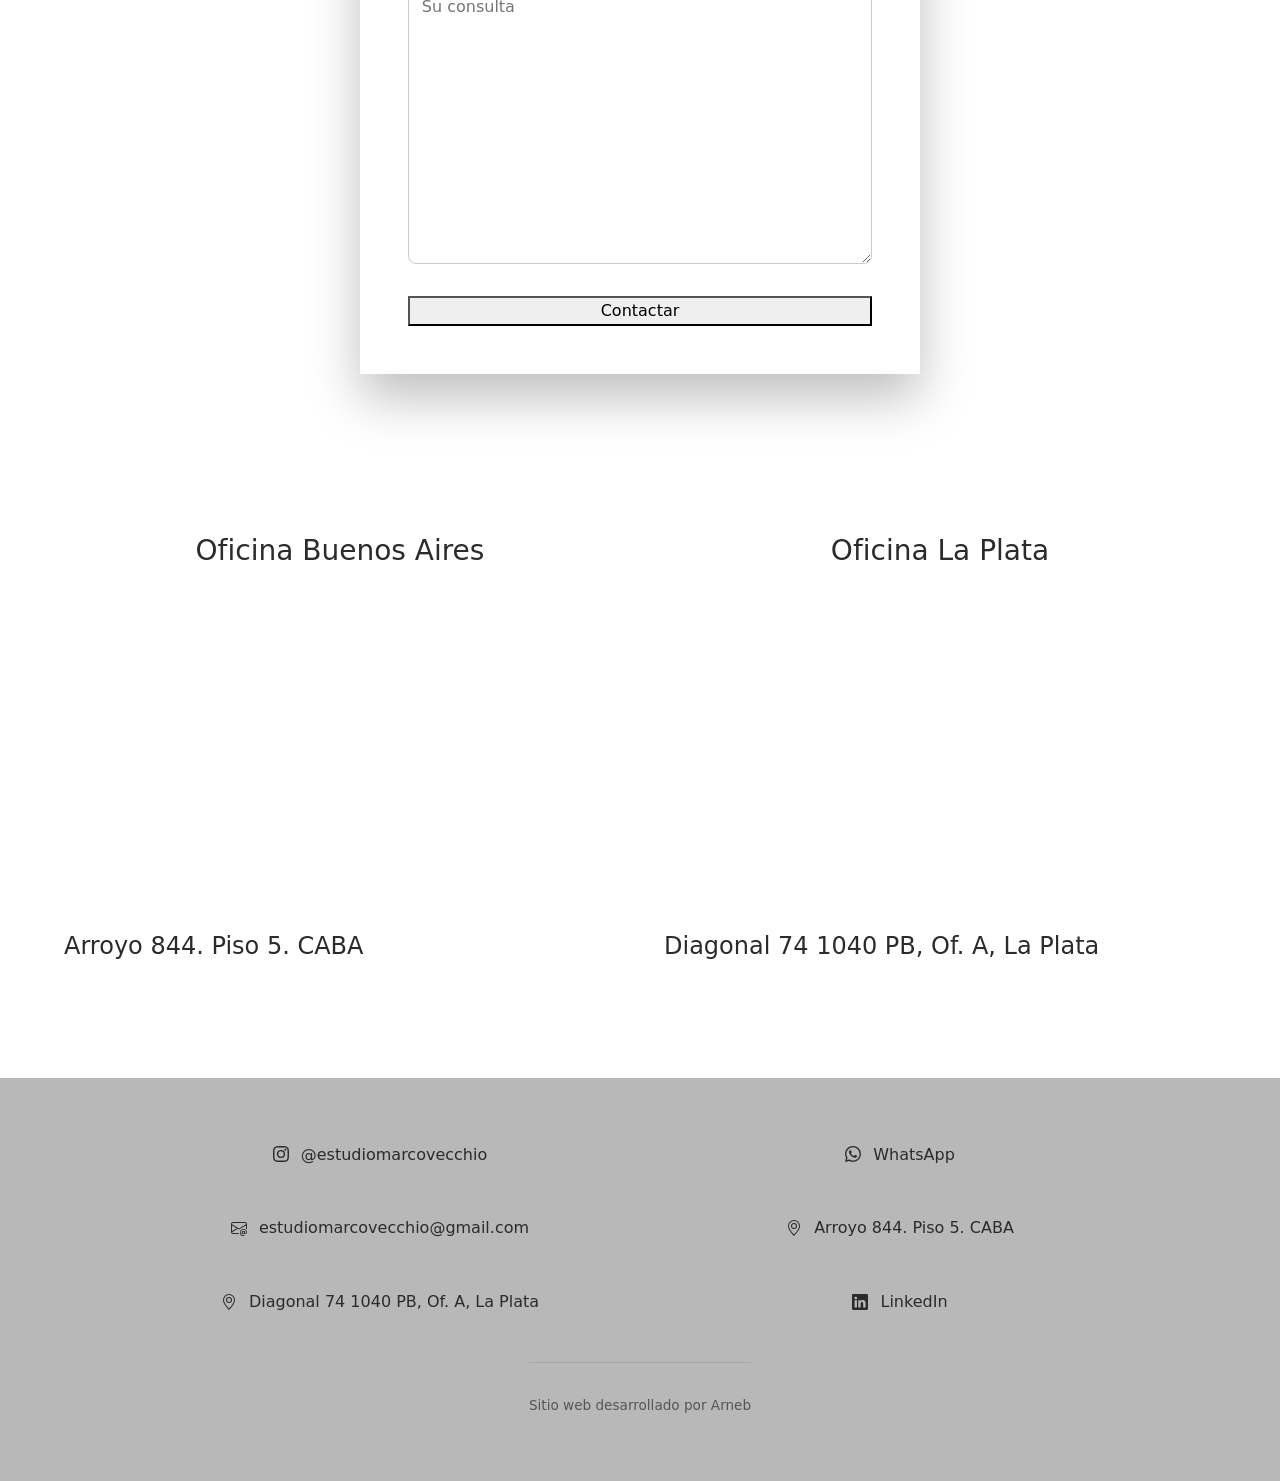
==== commit 7da1465b: "Actualización de contenido Nuevas descripciones, cambio de botones" ====
--- a/index.html
+++ b/index.html
@@ -60,28 +60,27 @@
         <span>Compromiso profesional en momentos decisivos</span>
 
         <p>
-          <strong>Acompañamos</strong> a nuestros clientes con una mirada humana, solida experiencia jurídica y actuación <strong>profesional</strong>
-          en causas complejas del Derecho Argentino, incluyendo casos con proyección internacional
-        </p>
-
-
-        <a href="#contacto" class="btn btn-info btn-lg"> Agendar consulta</a>
-        <a href="#practicas" class="btn btn-light btn-lg"> Áreas de práctica</a>
+          <strong>Acompañamos</strong> a nuestros clientes con un enfoque humano, experiencia jurídica consolidada y actuación profesional en asuntos complejos del derecho argentino, incluidos aquellos con proyección internacional.
+        </p>
+
+
+        <a href="#contacto" class="btn btn-outline-info"> Agendar consulta</a>
+        <a href="#practicas" class="btn btn-outline-secondary"> Áreas de práctica</a>
 
         <div class="experiencia-info">
           <p><svg xmlns="http://www.w3.org/2000/svg" width="16" height="16" fill="#2d5275" class="bi bi-check-lg" viewBox="0 0 16 16">
   <path d="M12.736 3.97a.733.733 0 0 1 1.047 0c.286.289.29.756.01 1.05L7.88 12.01a.733.733 0 0 1-1.065.02L3.217 8.384a.757.757 0 0 1 0-1.06.733.733 0 0 1 1.047 0l3.052 3.093 5.4-6.425z"/>
-</svg> <strong>+25</strong> años de ejercicio</p>
+</svg> <strong>+20</strong> años de ejercicio</p>
           <p><svg xmlns="http://www.w3.org/2000/svg" width="16" height="16" fill="#2d5275" class="bi bi-geo-alt" viewBox="0 0 16 16">
   <path d="M12.166 8.94c-.524 1.062-1.234 2.12-1.96 3.07A32 32 0 0 1 8 14.58a32 32 0 0 1-2.206-2.57c-.726-.95-1.436-2.008-1.96-3.07C3.304 7.867 3 6.862 3 6a5 5 0 0 1 10 0c0 .862-.305 1.867-.834 2.94M8 16s6-5.686 6-10A6 6 0 0 0 2 6c0 4.314 6 10 6 10"/>
   <path d="M8 8a2 2 0 1 1 0-4 2 2 0 0 1 0 4m0 1a3 3 0 1 0 0-6 3 3 0 0 0 0 6"/>
-</svg> CABA y La Plata</p>
+</svg> CABA y Buenos Aires</p>
         </div>
 
       </div>
 
       <div class="bio-imagen">
-        <img src="media/img/Elba2.webp" alt="Elba Marcovecchio">
+        <img src="media/img/Elba.png" alt="Elba Marcovecchio">
       </div>
 
 
@@ -99,11 +98,12 @@
       </div>
 
       <p>
-        Con más de 25 años de ejercicio profesional, Elba Marcovecchio ha desarrollado
-        una práctica jurídica sólida y reconocida, con formación de posgrado en universidades de prestigio como la UCA,
-        UADE y la Universidad Austral. Su experiencia abarca el asesoramiento y la defensa legal en casos complejos,
-        combinando rigor técnico, visión estratégica y compromiso profesional.
-      </p>
+          La Dra. Elba Marcovecchio es abogada egresada de la Facultad de Ciencias Jurídicas y Sociales de la Universidad Nacional de La Plata (1998), con Diploma de Honor y formación de posgrado en la Universidad Austral. <br>
+
+          Actualmente dirige el Estudio, coordinando un equipo de profesionales caracterizado por el rigor técnico y la dedicación en la atención de cada asunto, interviniendo en el asesoramiento y la representación judicial en las distintas áreas del derecho privado. <br>
+
+          Su trayectoria profesional se orienta especialmente al derecho de familia y a los conflictos patrimoniales vinculados a las relaciones personales, interviniendo en procesos de divorcio, compensaciones económicas, alimentos y sucesiones. <br>
+</p>
     </section>
 
 
@@ -114,21 +114,23 @@
   <h1>Áreas de práctica</h1>
 
   <div class="areas-contenedor">
-
-    <article class="card">
-      <div class="card-body">
-        <h1 class="card-title">Derecho Civil</h1>
-        <p class="card-text">
-          Asesoramiento y representación en conflictos civiles, contractuales y de responsabilidad.
-        </p>
-      </div>
-    </article>
 
     <article class="card">
       <div class="card-body">
         <h1 class="card-title">Familia y Sucesiones</h1>
         <p class="card-text">
-          Intervención legal en asuntos familiares, herencias y planificación sucesoria.
+          Intervención en procesos de divorcio, alimentos, cuidado personal y régimen de comunicación.
+          Reclamos y defensas vinculados a compensación económica entre cónyuges o convivientes.
+          Tramitación de sucesiones, acuerdos entre herederos y cuestiones relativas a la administración y partición de bienes.
+        </p>
+      </div>
+    </article>
+
+    <article class="card">
+      <div class="card-body">
+        <h1 class="card-title">Derecho Civil </h1>
+        <p class="card-text">
+          Asesoramiento y patrocinio en cuestiones civiles y patrimoniales: incumplimientos contractuales, daños y perjuicios, cobro de sumas de dinero y conflictos vinculados al uso indebido de la imagen.
         </p>
       </div>
     </article>
@@ -137,7 +139,7 @@
       <div class="card-body">
         <h1 class="card-title">Derecho del Trabajo</h1>
         <p class="card-text">
-          Defensa y asesoramiento en relaciones laborales, conflictos y derechos del trabajador y del empleador.
+          Asesoramiento y representación tanto de trabajadores como de empleadores en conflictos laborales, despidos, registración laboral, reclamos indemnizatorios e intercambio telegráfico.
         </p>
       </div>
     </article>
@@ -146,7 +148,7 @@
       <div class="card-body">
         <h1 class="card-title">Derecho Comercial</h1>
         <p class="card-text">
-          Asistencia jurídica a empresas y comerciantes en contratos, sociedades y actividad mercantil.
+          Asistencia a comerciantes y pequeñas y medianas empresas en contratación comercial, cobro de créditos y conflictos societarios vinculados al desarrollo de la actividad empresarial.
         </p>
       </div>
     </article>
@@ -248,7 +250,7 @@
       <svg xmlns="http://www.w3.org/2000/svg" width="16" height="16" fill="currentColor" class="bi bi-instagram" viewBox="0 0 16 16">
   <path d="M8 0C5.829 0 5.556.01 4.703.048 3.85.088 3.269.222 2.76.42a3.9 3.9 0 0 0-1.417.923A3.9 3.9 0 0 0 .42 2.76C.222 3.268.087 3.85.048 4.7.01 5.555 0 5.827 0 8.001c0 2.172.01 2.444.048 3.297.04.852.174 1.433.372 1.942.205.526.478.972.923 1.417.444.445.89.719 1.416.923.51.198 1.09.333 1.942.372C5.555 15.99 5.827 16 8 16s2.444-.01 3.298-.048c.851-.04 1.434-.174 1.943-.372a3.9 3.9 0 0 0 1.416-.923c.445-.445.718-.891.923-1.417.197-.509.332-1.09.372-1.942C15.99 10.445 16 10.173 16 8s-.01-2.445-.048-3.299c-.04-.851-.175-1.433-.372-1.941a3.9 3.9 0 0 0-.923-1.417A3.9 3.9 0 0 0 13.24.42c-.51-.198-1.092-.333-1.943-.372C10.443.01 10.172 0 7.998 0zm-.717 1.442h.718c2.136 0 2.389.007 3.232.046.78.035 1.204.166 1.486.275.373.145.64.319.92.599s.453.546.598.92c.11.281.24.705.275 1.485.039.843.047 1.096.047 3.231s-.008 2.389-.047 3.232c-.035.78-.166 1.203-.275 1.485a2.5 2.5 0 0 1-.599.919c-.28.28-.546.453-.92.598-.28.11-.704.24-1.485.276-.843.038-1.096.047-3.232.047s-2.39-.009-3.233-.047c-.78-.036-1.203-.166-1.485-.276a2.5 2.5 0 0 1-.92-.598 2.5 2.5 0 0 1-.6-.92c-.109-.281-.24-.705-.275-1.485-.038-.843-.046-1.096-.046-3.233s.008-2.388.046-3.231c.036-.78.166-1.204.276-1.486.145-.373.319-.64.599-.92s.546-.453.92-.598c.282-.11.705-.24 1.485-.276.738-.034 1.024-.044 2.515-.045zm4.988 1.328a.96.96 0 1 0 0 1.92.96.96 0 0 0 0-1.92m-4.27 1.122a4.109 4.109 0 1 0 0 8.217 4.109 4.109 0 0 0 0-8.217m0 1.441a2.667 2.667 0 1 1 0 5.334 2.667 2.667 0 0 1 0-5.334"/>
 </svg>
-      <a href="https://www.instagram.com/estudiomarcovecchio/">@estudiomarcovecchio ⚖️</a>
+      <a href="https://www.instagram.com/estudiomarcovecchio/">@estudiomarcovecchio</a>
     </div>
 
     <div class="item-icono-texto">
@@ -284,6 +286,16 @@
 
     </div>
 
+    <div class="item-icono-texto">
+      <svg xmlns="http://www.w3.org/2000/svg" width="16" height="16" fill="currentColor" class="bi bi-linkedin" viewBox="0 0 16 16">
+  <path d="M0 1.146C0 .513.526 0 1.175 0h13.65C15.474 0 16 .513 16 1.146v13.708c0 .633-.526 1.146-1.175 1.146H1.175C.526 16 0 15.487 0 14.854zm4.943 12.248V6.169H2.542v7.225zm-1.2-8.212c.837 0 1.358-.554 1.358-1.248-.015-.709-.52-1.248-1.342-1.248S2.4 3.226 2.4 3.934c0 .694.521 1.248 1.327 1.248zm4.908 8.212V9.359c0-.216.016-.432.08-.586.173-.431.568-.878 1.232-.878.869 0 1.216.662 1.216 1.634v3.865h2.401V9.25c0-2.22-1.184-3.252-2.764-3.252-1.274 0-1.845.7-2.165 1.193v.025h-.016l.016-.025V6.169h-2.4c.03.678 0 7.225 0 7.225z"/>
+</svg>
+      <a href="https://www.linkedin.com/in/elba-marcovecchio-76972324/">LinkedIn</a>
+    </div>
+
+    <div class="footer-marca">
+      <p>Sitio web desarrollado por <a href="https://springboybnuy.github.io/Arneb-studio/">Arneb</a></p>
+    </div>
   </div>
 </footer>
 
--- a/css/styles.css
+++ b/css/styles.css
@@ -11,7 +11,7 @@
   --font-title: serif;
   --font-body: system-ui, sans-serif;
 
-  --max-width: 72rem;
+  --max-width: 65rem;
   
 }
 
@@ -63,6 +63,7 @@
 
 p{
   font-family: var(--font--body);
+  text-align: justify;
 }
 
 strong{
@@ -103,17 +104,6 @@
   display: block;
 }
 
-.marca-nombre {
-  font-family: var(--font-title);
-  font-size: 1.5rem;
-  font-weight: 600;
-  color: var(--color-primary);
-}
-
-.marca-rol {
-  font-size: 0.9rem;
-  color: var(--color-muted);
-}
 
 /* nav */
 .nav-principal{
@@ -185,13 +175,21 @@
 
 .bloque-texto {
   text-align: center;
-  margin: 9rem auto 0 auto;
-  max-width: 60%;
+  margin: 12rem auto 5rem;
+  width: 100%;
+  max-width: var(--max-width);
+  padding: 0 1.5rem;
+}
+
+.bloque-texto p {
+  margin-bottom: 1.5rem;
 }
 
 .bloque-bio{
   margin-top: 0;
-  max-width: 90%;
+  width: 100%;
+  max-width: var(--max-width);
+  padding: 0 1.5rem;
 }
 
 .bio-texto .titular {
@@ -208,20 +206,21 @@
   margin: 0;
 }
 
-.destacado{
-  color: #62a6b1;
-}
+
 
 
 .bio-contenedor {
   display: flex;
   align-items: center;
   justify-content: space-between;
-  gap: 4rem;
+  gap: 2.5rem;
+  width: 100%;
+  flex-wrap: wrap;
 }
 
 .bio-texto {
-  flex: 1.2;
+  flex: 1 1 55%;
+  min-width: 18rem;
 }
 
 .bio-texto span {
@@ -248,30 +247,24 @@
   font-size: 1rem;
 }
 
+
 .bio-imagen {
   margin-top: 1rem;
-  width: 40%;
-  flex: 0.8;
+  flex: 0 0 40%;
+  max-width: 20rem;
+  width: 100%;
+  display: flex;
+  justify-content: flex-end;
 }
 
 .bio-imagen img {
-  max-width: 20rem;
-  margin-left: auto;
+  width: 100%;
+  height: auto;
   max-height: 28.5rem;
-}
-
-
-.bio-separador{
-max-width: 100%;
-width: 20rem;
-height: auto;
-opacity: 0.6;
-}
-
-.btn-principal{
-  padding: 0.9rem 1.4rem;
-  font-size: 1.05rem;
-}
+  object-fit: cover;
+}
+
+
 
 /* quito todos los efectos, revisar */
 a.btn,
@@ -287,8 +280,7 @@
 .bio-imagen img {
   width: 100%;
   height: auto;
-  border-radius: 5.5rem 0.8rem 0.8rem 0.8rem;
-  box-shadow: 0 1.2rem 2.5rem rgba(0, 0, 0, 0.45);
+  box-shadow: 0 0.5rem 1rem rgba(0, 0, 0, 0.75);
 }
 
 .card {
@@ -301,6 +293,13 @@
   display: flex;
   flex-direction: column;
   gap: 0.75rem;
+}
+
+.card .card-text {
+  text-align: justify;
+  text-align-last: left;
+  hyphens: auto;
+  -webkit-hyphens: auto;
 }
 
 .areas-contenedor {
@@ -464,6 +463,28 @@
   text-decoration: none;
   font-size: inherit;
   font-family: inherit;
+}
+
+.footer-marca {
+  grid-column: 1 / -1;
+  text-align: center;
+  padding-top: 2rem;
+  border-top: 1px solid rgba(0, 0, 0, 0.1);
+}
+
+.footer-marca p {
+  font-size: 0.85rem;
+  margin: 0;
+  color: #555;
+}
+
+.footer-marca a {
+  color: #555;
+  font-weight: 500;
+}
+
+.footer-marca a:hover {
+  color: var(--color-primary);
 }
 
 
@@ -527,6 +548,11 @@
       gap: 2rem;
     }
 
+    .bio-imagen {
+      transform: scale(1.3);
+      margin-bottom: 1.5rem;
+    }
+
     .areas-contenedor{
     display: flex;
     flex-direction: column;
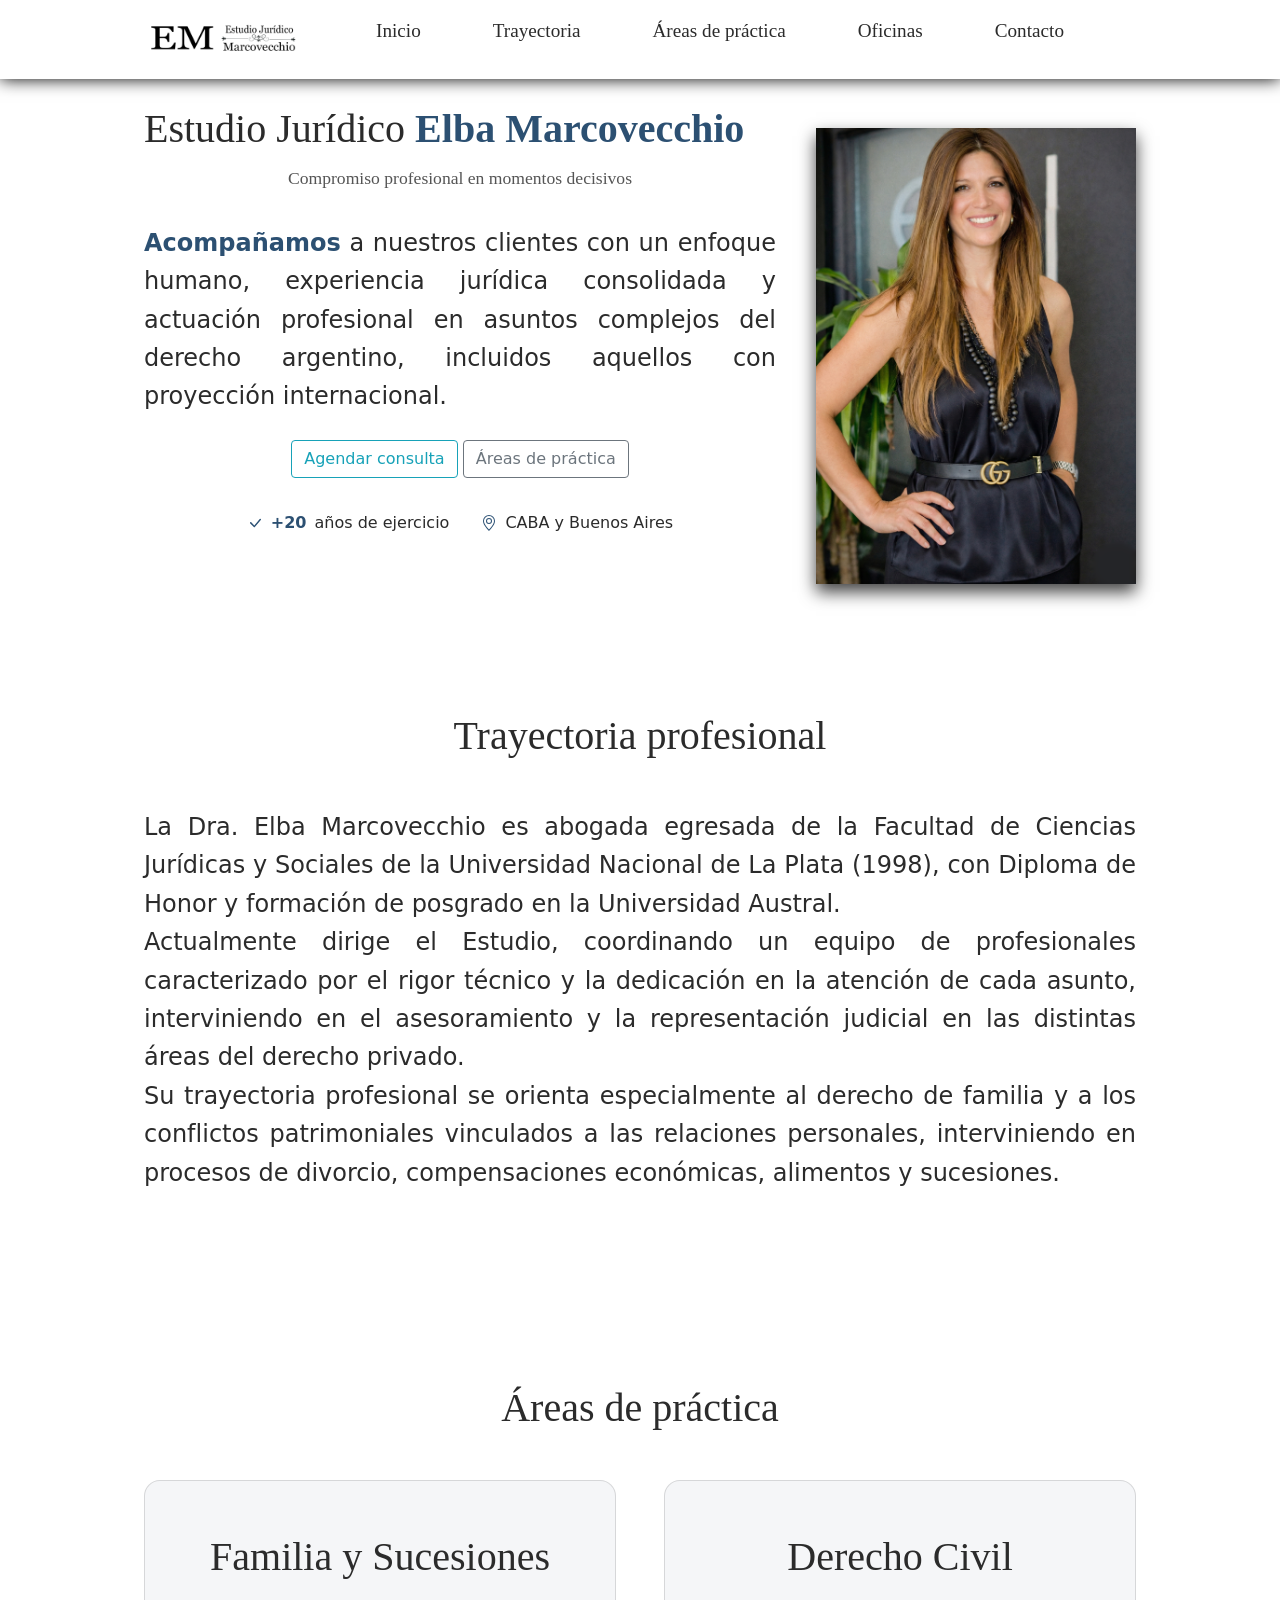
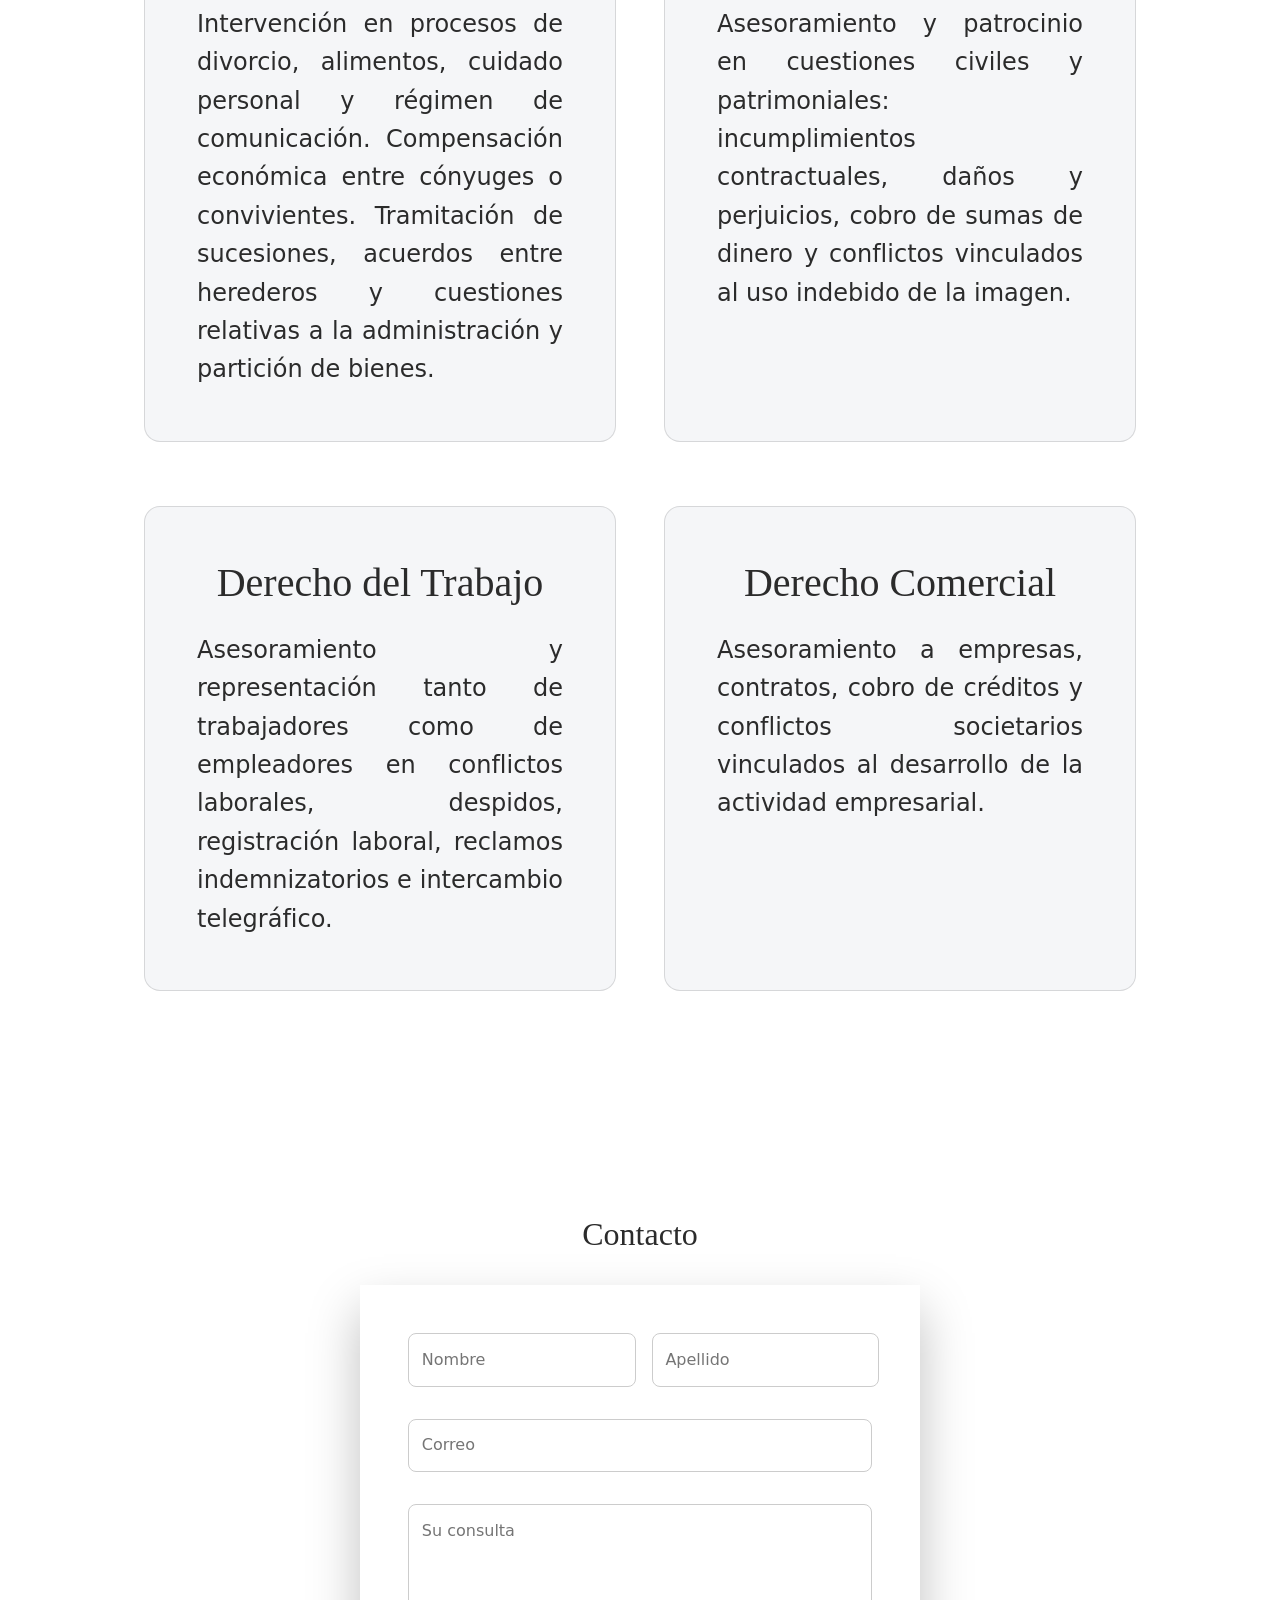
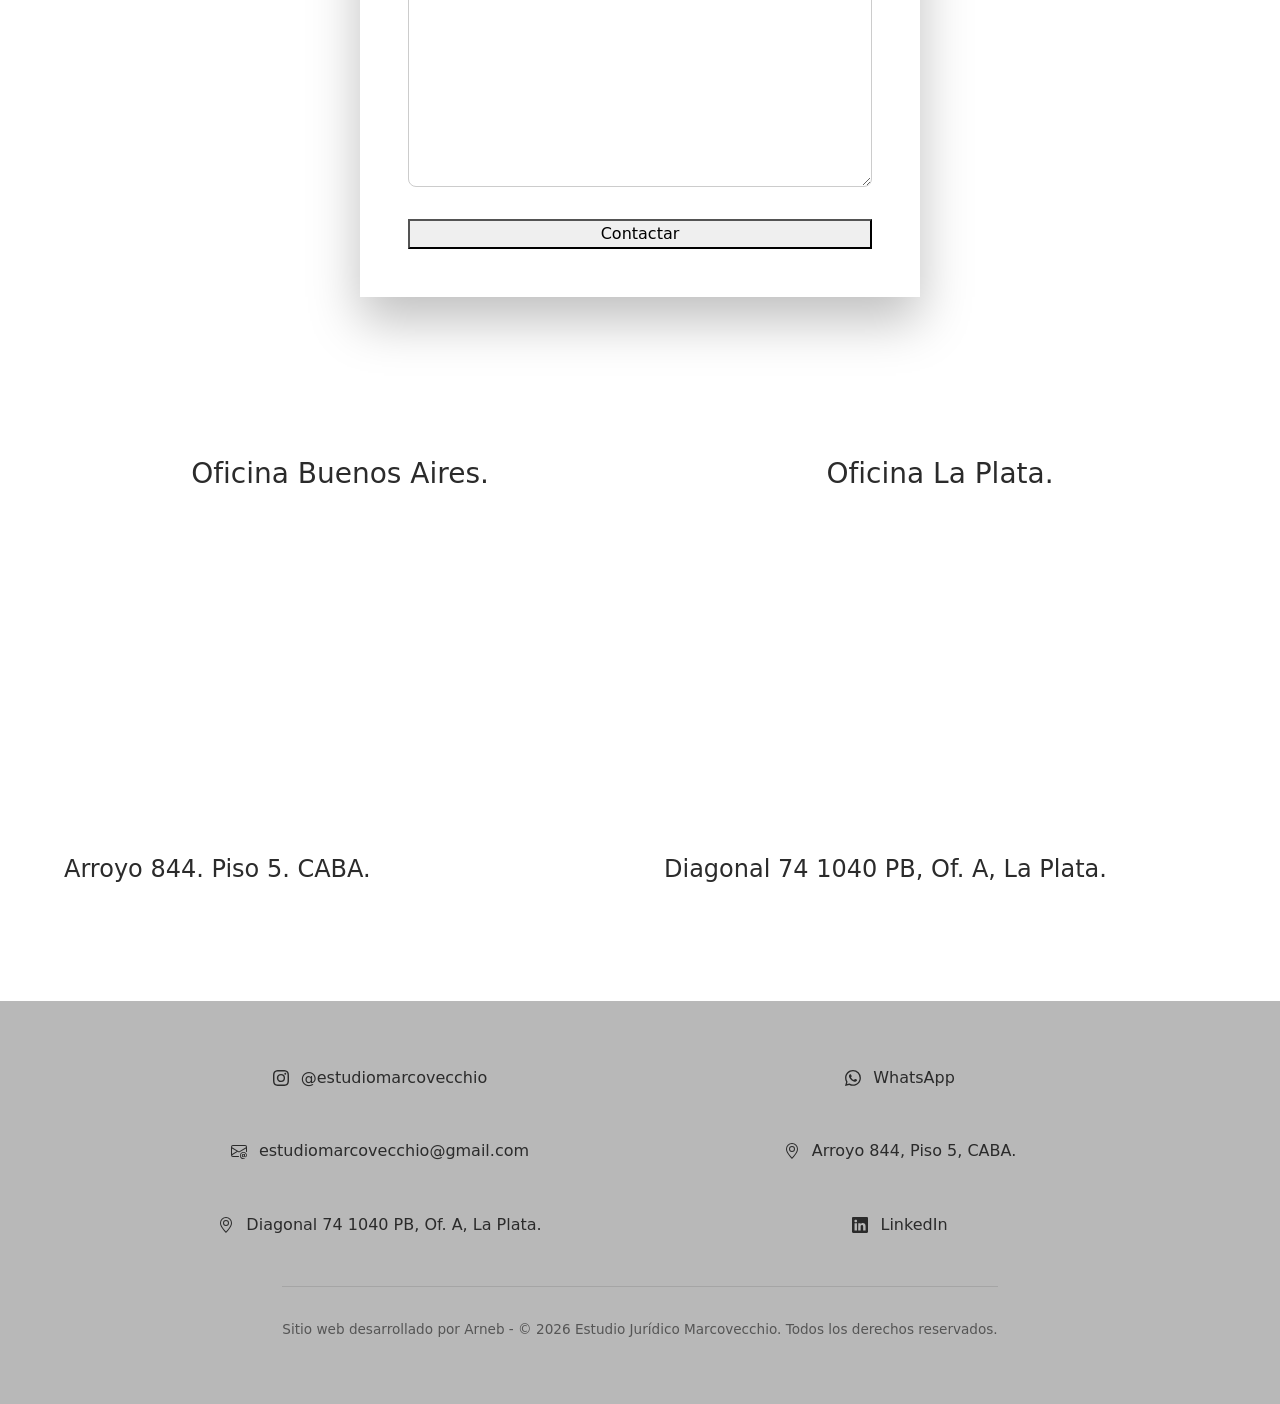
==== commit c45de475: "Reorganización Arreglo disposición de hero en responsive  Actualización variada de parrafos, descrip" ====
--- a/index.html
+++ b/index.html
@@ -35,7 +35,7 @@
           <li><a href="#inicio">Inicio</a></li>
           <li><a href="#trayectoria">Trayectoria</a></li>
           <li><a href="#practicas">Áreas de práctica</a></li>
-          <li><a href="#sedes">Sedes</a></li>
+          <li><a href="#oficinas">Oficinas</a></li>
           <li><a href="#contacto">Contacto</a></li>
         </ul>
       </nav>
@@ -119,9 +119,7 @@
       <div class="card-body">
         <h1 class="card-title">Familia y Sucesiones</h1>
         <p class="card-text">
-          Intervención en procesos de divorcio, alimentos, cuidado personal y régimen de comunicación.
-          Reclamos y defensas vinculados a compensación económica entre cónyuges o convivientes.
-          Tramitación de sucesiones, acuerdos entre herederos y cuestiones relativas a la administración y partición de bienes.
+          Intervención en procesos de divorcio, alimentos, cuidado personal y régimen de comunicación. Compensación económica entre cónyuges o convivientes. Tramitación de sucesiones, acuerdos entre herederos y cuestiones relativas a la administración y partición de bienes.
         </p>
       </div>
     </article>
@@ -148,7 +146,7 @@
       <div class="card-body">
         <h1 class="card-title">Derecho Comercial</h1>
         <p class="card-text">
-          Asistencia a comerciantes y pequeñas y medianas empresas en contratación comercial, cobro de créditos y conflictos societarios vinculados al desarrollo de la actividad empresarial.
+          Asesoramiento a empresas, contratos, cobro de créditos y conflictos societarios vinculados al desarrollo de la actividad empresarial.
         </p>
       </div>
     </article>
@@ -205,30 +203,30 @@
 
 
 
-    <section class="contenedor-mapas" id="sedes">
+    <section class="contenedor-mapas" id="oficinas">
 
 
       <!-- Iframes ubicación-->
 
         <div class="seccion-mapas">
-          <h3>Oficina Buenos Aires</h3>
+          <h3>Oficina Buenos Aires.</h3>
 
           <div class="mapa-contenedor">
             <iframe src="https://www.google.com/maps/embed?pb=!1m18!1m12!1m3!1d3284.4805594510135!2d-58.379100900000005!3d-34.5920078!2m3!1f0!2f0!3f0!3m2!1i1024!2i768!4f13.1!3m3!1m2!1s0x95bccab6cc93ffff%3A0x1d2033dccee79d88!2sArroyo%20844%20Piso%205%2C%20C1011%20Cdad.%20Aut%C3%B3noma%20de%20Buenos%20Aires!5e0!3m2!1ses!2sar!4v1769741384436!5m2!1ses!2sar" width="600" height="450" style="border:0;" allowfullscreen="" loading="lazy" referrerpolicy="no-referrer-when-downgrade"></iframe>   
           </div>
 
-          <p>Arroyo 844. Piso 5. CABA</p>
+          <p>Arroyo 844. Piso 5. CABA.</p>
 
         </div>
 
         <div class="seccion-mapas">
-          <h3>Oficina La Plata</h3>
+          <h3>Oficina La Plata.</h3>
 
           <div class="mapa-contenedor">
             <iframe src="https://www.google.com/maps/embed?pb=!1m18!1m12!1m3!1d3271.9470305341156!2d-57.95770442519456!3d-34.90777877361829!2m3!1f0!2f0!3f0!3m2!1i1024!2i768!4f13.1!3m3!1m2!1s0x95a2e64970d5a271%3A0x216a01381fc1d5d!2sDNO%2C%20Diag.%2074%201040%2C%20B1902%20La%20Plata%2C%20Provincia%20de%20Buenos%20Aires!5e0!3m2!1ses!2sar!4v1769741443963!5m2!1ses!2sar" width="600" height="450" style="border:0;" allowfullscreen="" loading="lazy" referrerpolicy="no-referrer-when-downgrade"></iframe>
           </div>
 
-          <p>Diagonal 74 1040 PB, Of. A, La Plata</p>
+          <p>Diagonal 74 1040 PB, Of. A, La Plata.</p>
         </div>
 
 
@@ -274,7 +272,7 @@
   <path d="M8 8a2 2 0 1 1 0-4 2 2 0 0 1 0 4m0 1a3 3 0 1 0 0-6 3 3 0 0 0 0 6"/>
 </svg>
 
-        <a href="#sedes">Arroyo 844. Piso 5. CABA</a>
+        <a href="#oficinas">Arroyo 844, Piso 5, CABA.</a>
       </div>
       
        <div class="item-icono-texto">
@@ -282,7 +280,7 @@
   <path d="M12.166 8.94c-.524 1.062-1.234 2.12-1.96 3.07A32 32 0 0 1 8 14.58a32 32 0 0 1-2.206-2.57c-.726-.95-1.436-2.008-1.96-3.07C3.304 7.867 3 6.862 3 6a5 5 0 0 1 10 0c0 .862-.305 1.867-.834 2.94M8 16s6-5.686 6-10A6 6 0 0 0 2 6c0 4.314 6 10 6 10"/>
   <path d="M8 8a2 2 0 1 1 0-4 2 2 0 0 1 0 4m0 1a3 3 0 1 0 0-6 3 3 0 0 0 0 6"/>
 </svg>
-        <a href="#sedes">Diagonal 74 1040 PB, Of. A, La Plata</a>
+        <a href="#oficinas">Diagonal 74 1040 PB, Of. A, La Plata.</a>
 
     </div>
 
@@ -294,7 +292,7 @@
     </div>
 
     <div class="footer-marca">
-      <p>Sitio web desarrollado por <a href="https://springboybnuy.github.io/Arneb-studio/">Arneb</a></p>
+      <p>Sitio web desarrollado por <a href="https://springboybnuy.github.io/Arneb-studio/">Arneb</a> - © 2026 Estudio Jurídico Marcovecchio. Todos los derechos reservados.</p>
     </div>
   </div>
 </footer>
--- a/css/styles.css
+++ b/css/styles.css
@@ -299,7 +299,6 @@
   text-align: justify;
   text-align-last: left;
   hyphens: auto;
-  -webkit-hyphens: auto;
 }
 
 .areas-contenedor {
@@ -550,7 +549,17 @@
 
     .bio-imagen {
       transform: scale(1.3);
-      margin-bottom: 1.5rem;
+      margin-bottom: 4rem;
+      margin-top: 3rem;
+    }
+
+    .bio-imagen img {
+      max-height: auto;
+    }
+
+    .experiencia-info {
+      flex-direction: row;
+      gap: 1rem;
     }
 
     .areas-contenedor{
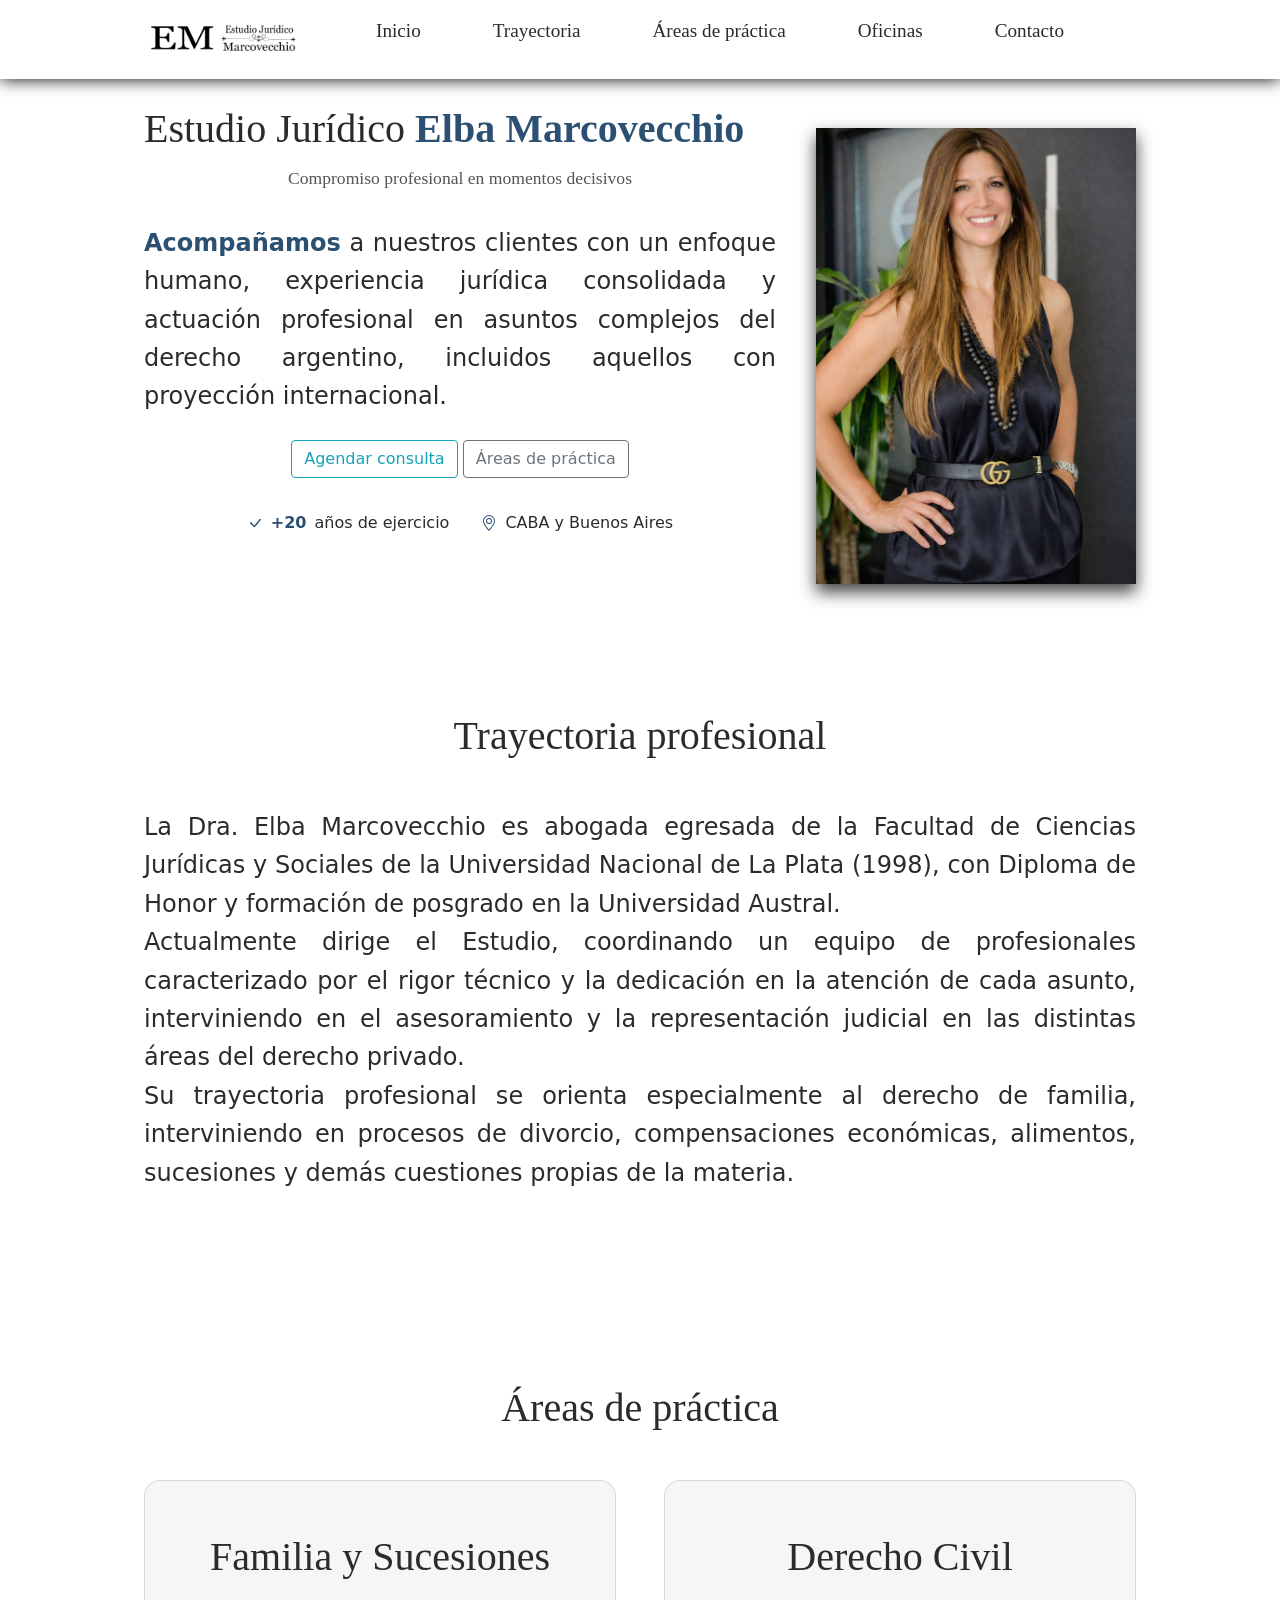
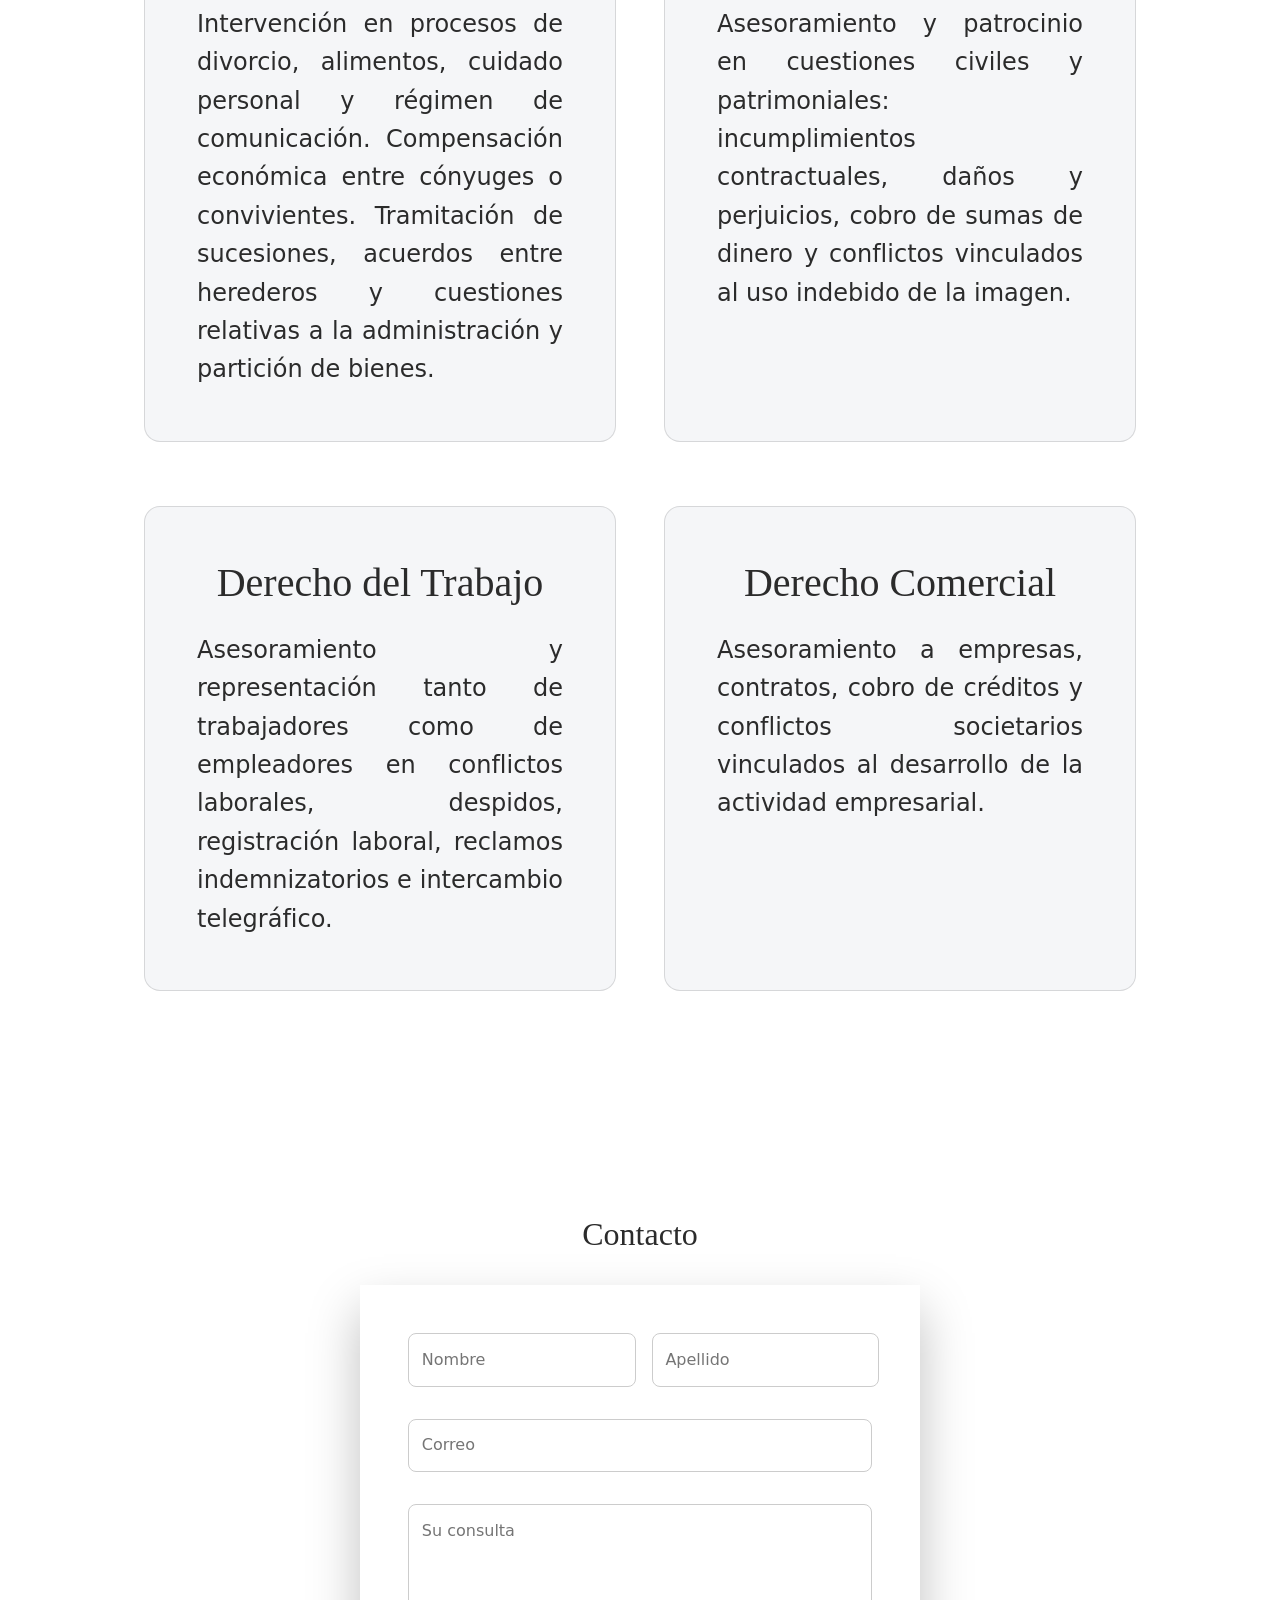
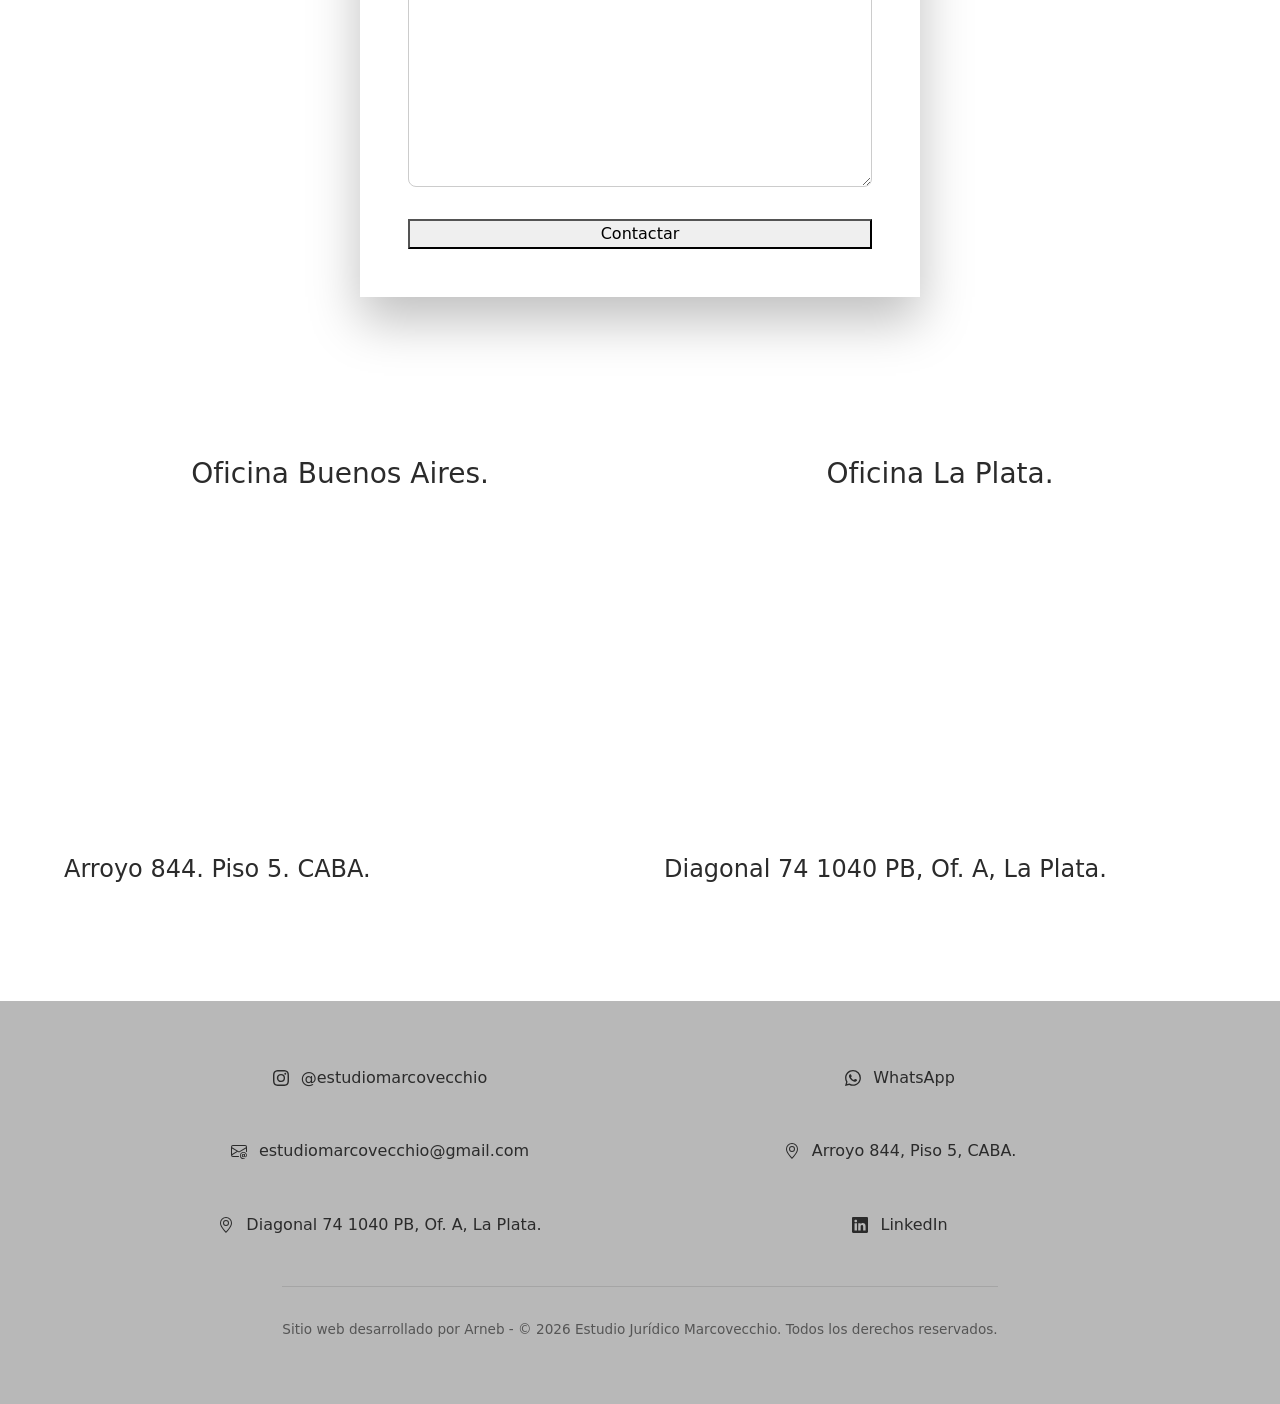
==== commit c5779822: "fix texto Corrección trayectoria" ====
--- a/index.html
+++ b/index.html
@@ -102,8 +102,7 @@
 
           Actualmente dirige el Estudio, coordinando un equipo de profesionales caracterizado por el rigor técnico y la dedicación en la atención de cada asunto, interviniendo en el asesoramiento y la representación judicial en las distintas áreas del derecho privado. <br>
 
-          Su trayectoria profesional se orienta especialmente al derecho de familia y a los conflictos patrimoniales vinculados a las relaciones personales, interviniendo en procesos de divorcio, compensaciones económicas, alimentos y sucesiones. <br>
-</p>
+          Su trayectoria profesional se orienta especialmente al derecho de familia, interviniendo en procesos de divorcio, compensaciones económicas, alimentos, sucesiones y demás cuestiones propias de la materia.</p>
     </section>
 
 
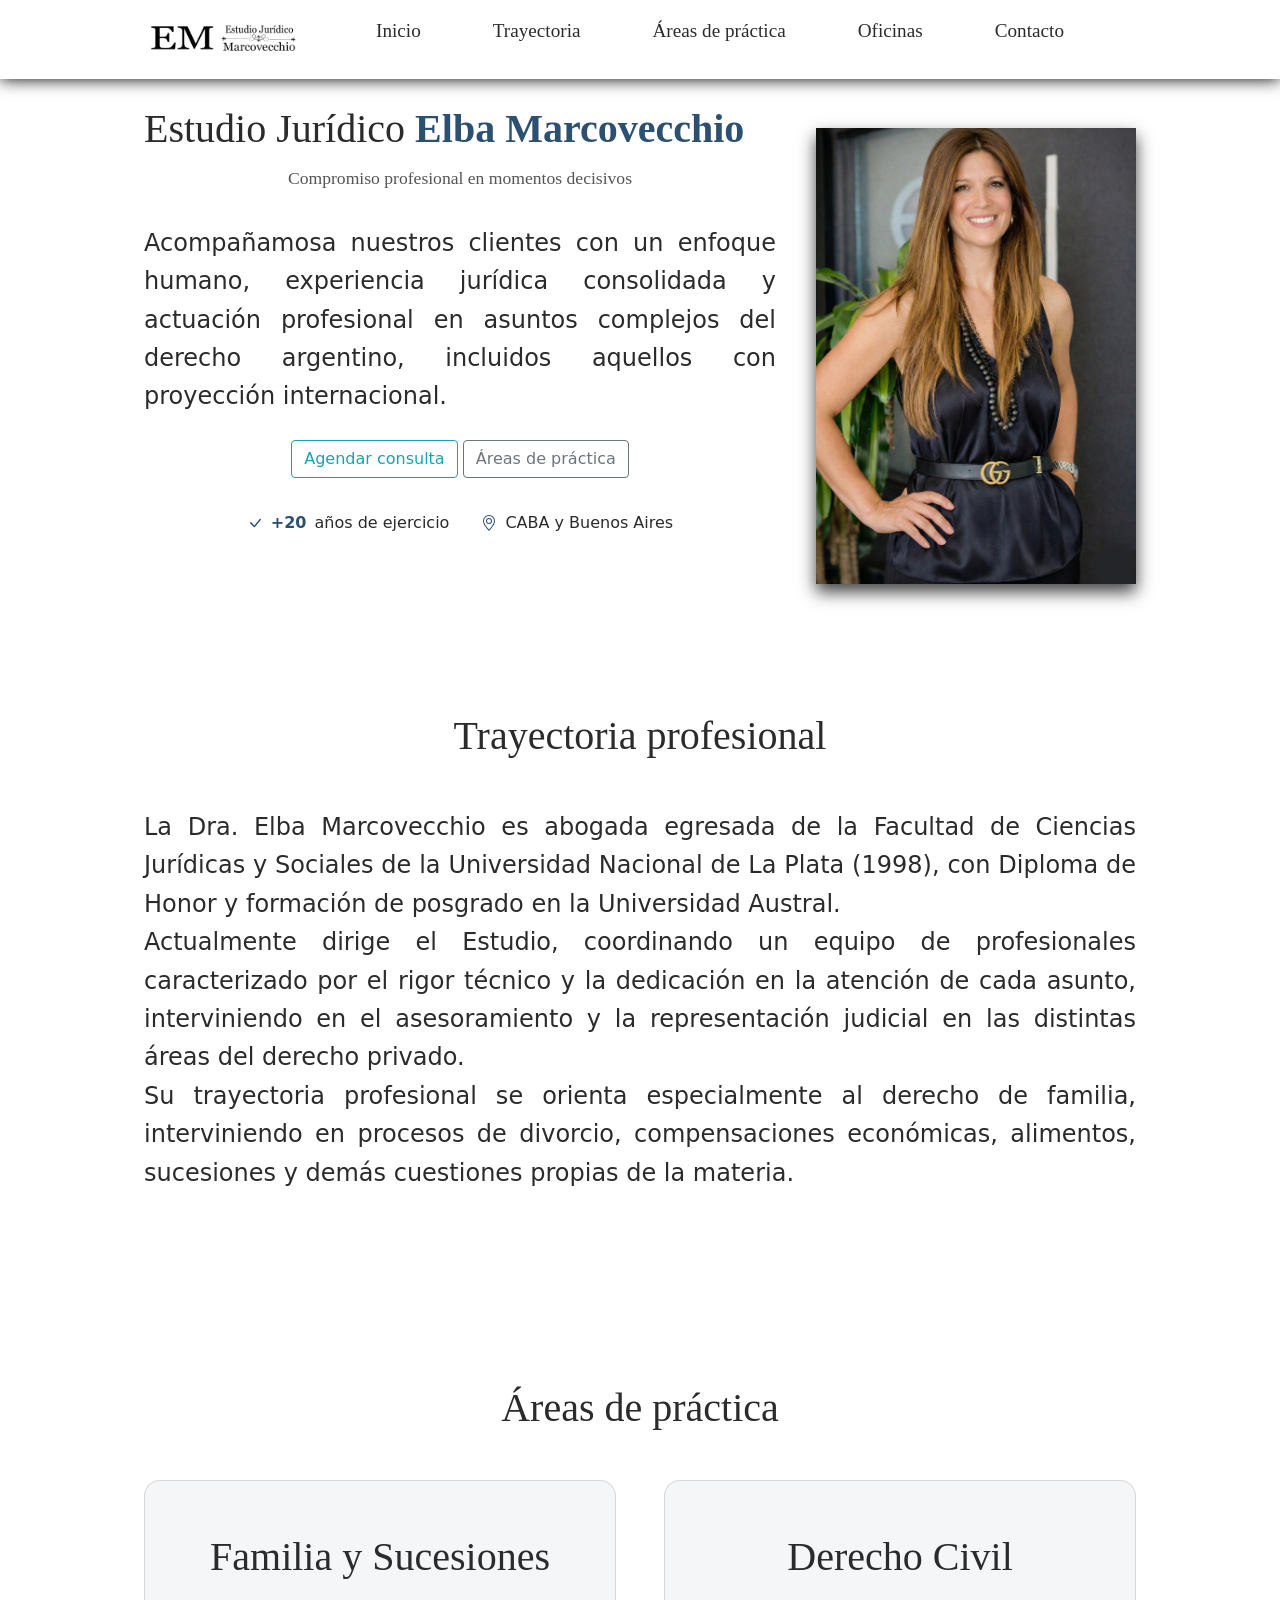
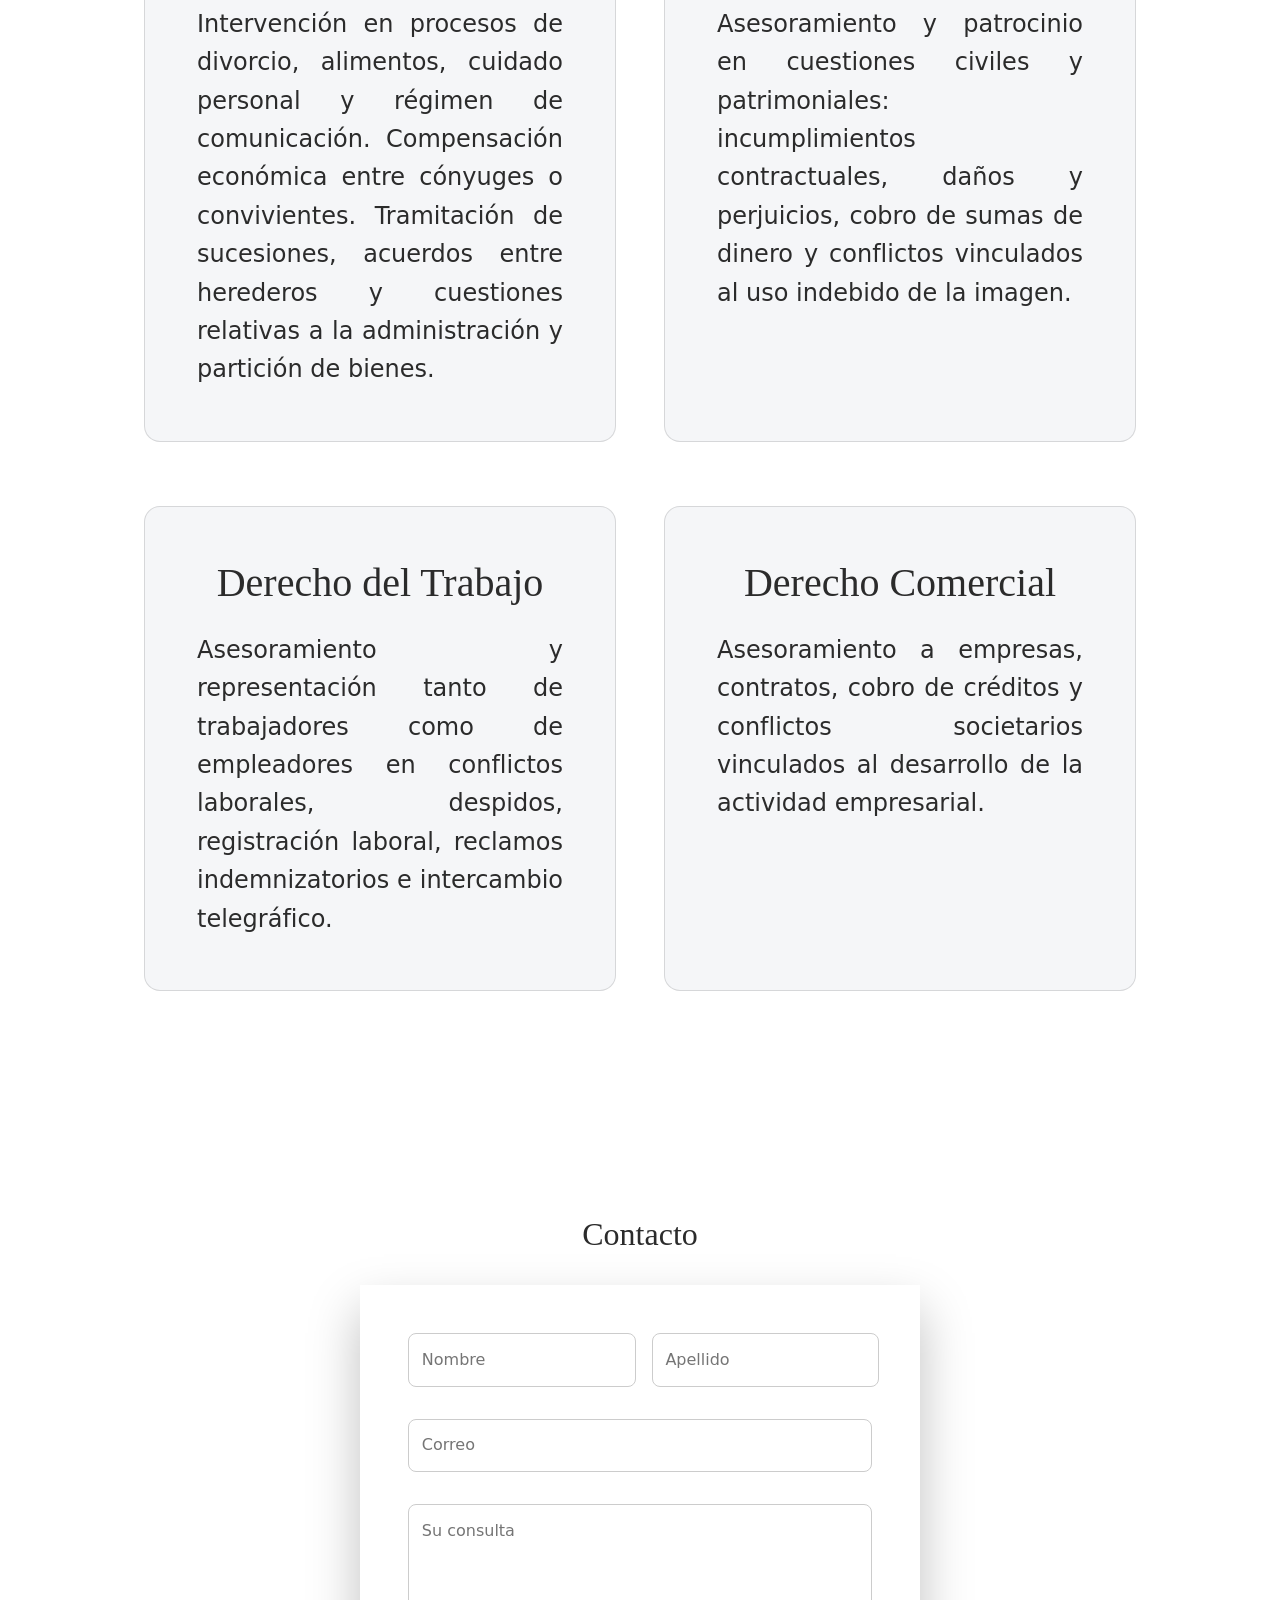
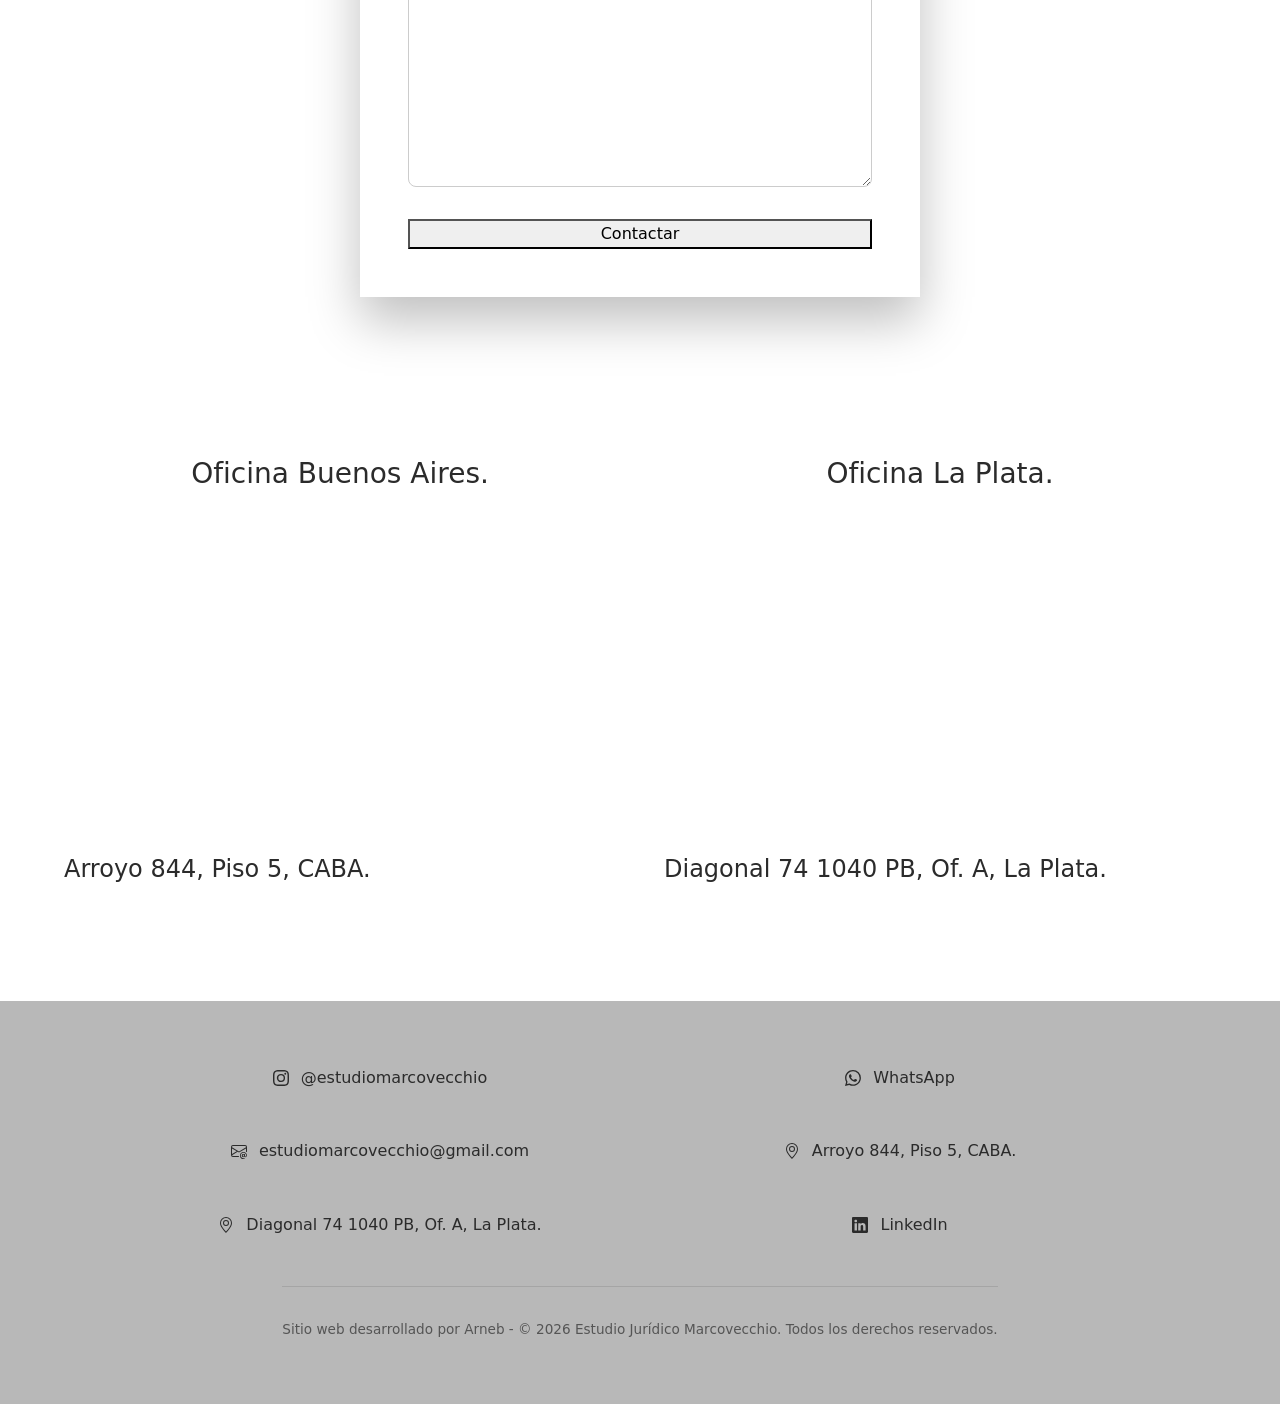
==== commit 1041e91f: "Update Arreglo de errores ortograficos, ajustes en responsive" ====
--- a/index.html
+++ b/index.html
@@ -60,7 +60,7 @@
         <span>Compromiso profesional en momentos decisivos</span>
 
         <p>
-          <strong>Acompañamos</strong> a nuestros clientes con un enfoque humano, experiencia jurídica consolidada y actuación profesional en asuntos complejos del derecho argentino, incluidos aquellos con proyección internacional.
+          Acompañamosa nuestros clientes con un enfoque humano, experiencia jurídica consolidada y actuación profesional en asuntos complejos del derecho argentino, incluidos aquellos con proyección internacional.
         </p>
 
 
@@ -214,7 +214,7 @@
             <iframe src="https://www.google.com/maps/embed?pb=!1m18!1m12!1m3!1d3284.4805594510135!2d-58.379100900000005!3d-34.5920078!2m3!1f0!2f0!3f0!3m2!1i1024!2i768!4f13.1!3m3!1m2!1s0x95bccab6cc93ffff%3A0x1d2033dccee79d88!2sArroyo%20844%20Piso%205%2C%20C1011%20Cdad.%20Aut%C3%B3noma%20de%20Buenos%20Aires!5e0!3m2!1ses!2sar!4v1769741384436!5m2!1ses!2sar" width="600" height="450" style="border:0;" allowfullscreen="" loading="lazy" referrerpolicy="no-referrer-when-downgrade"></iframe>   
           </div>
 
-          <p>Arroyo 844. Piso 5. CABA.</p>
+          <p>Arroyo 844, Piso 5, CABA.</p>
 
         </div>
 
--- a/css/styles.css
+++ b/css/styles.css
@@ -512,6 +512,8 @@
     .titulo-principal{
       font-size: 1.6rem;
       line-height: 1;
+      max-width: 14rem;
+      margin: 0 auto;
     }
 
 
